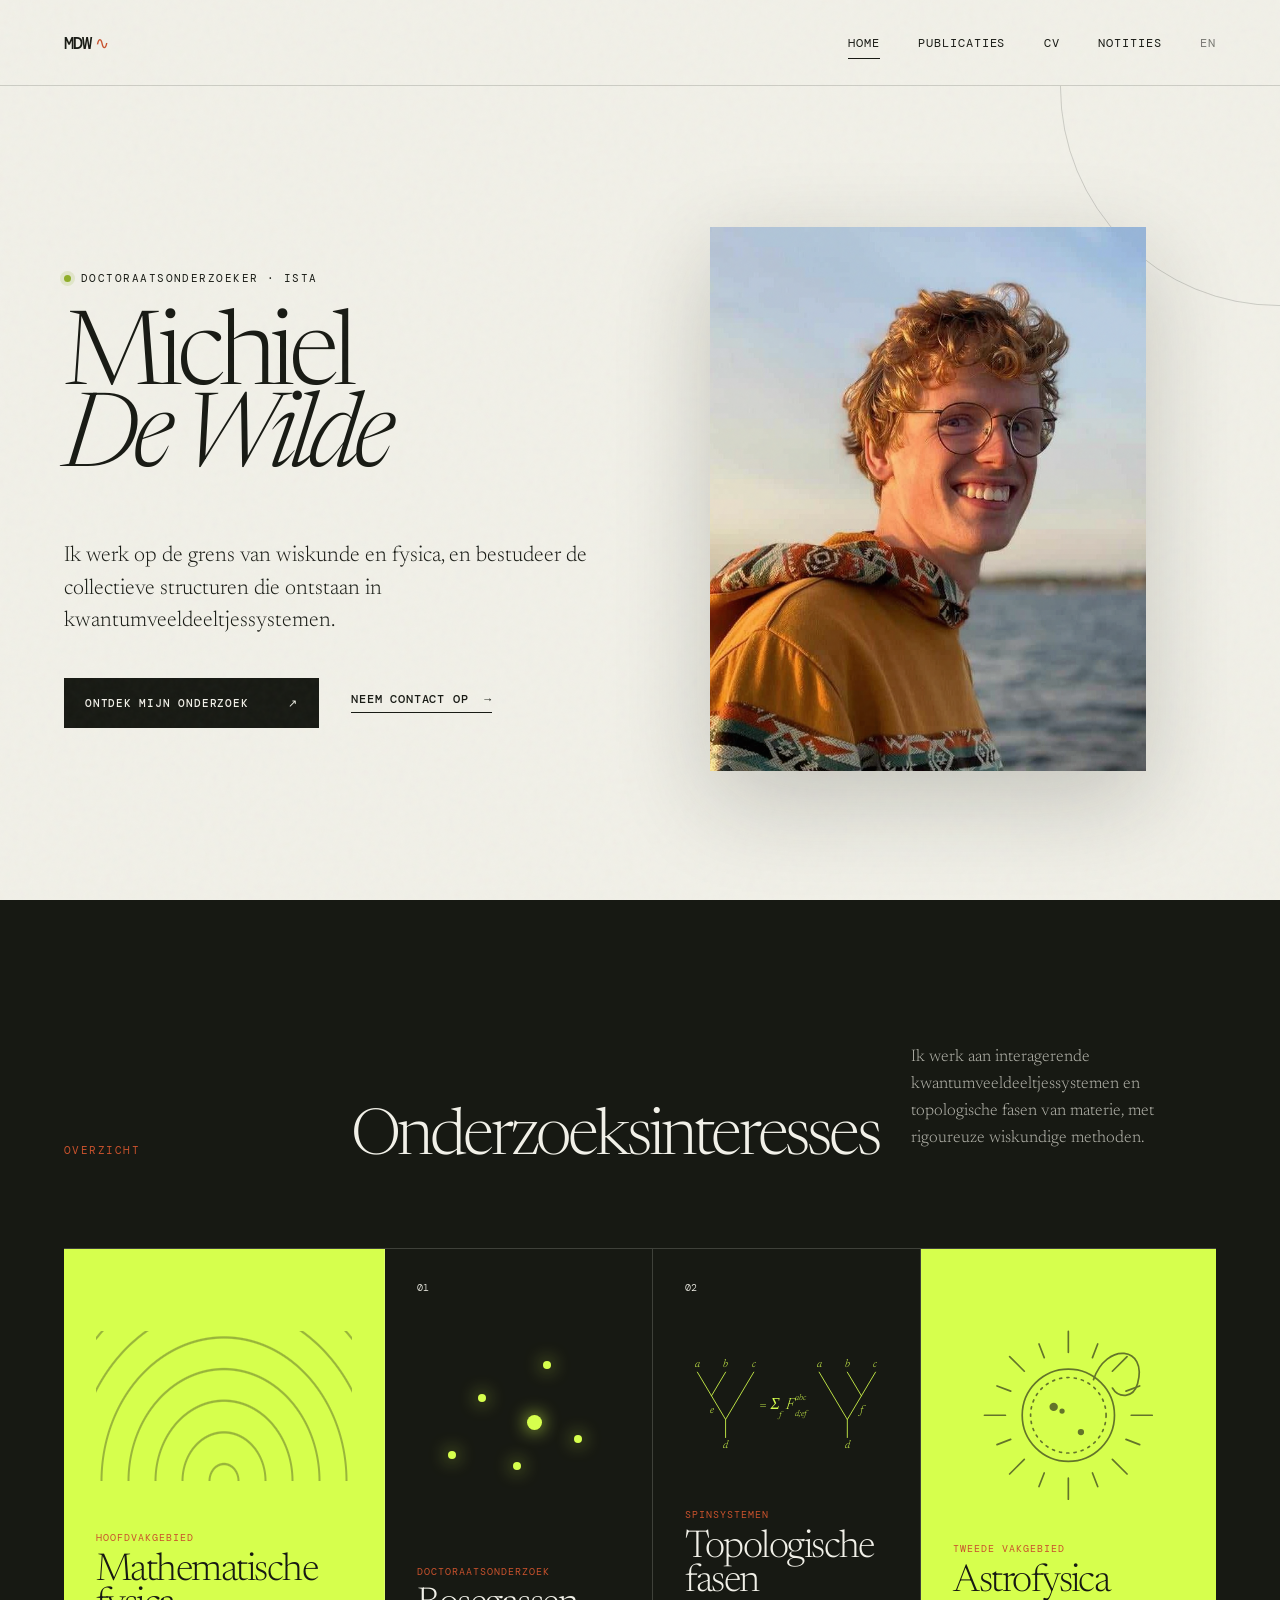
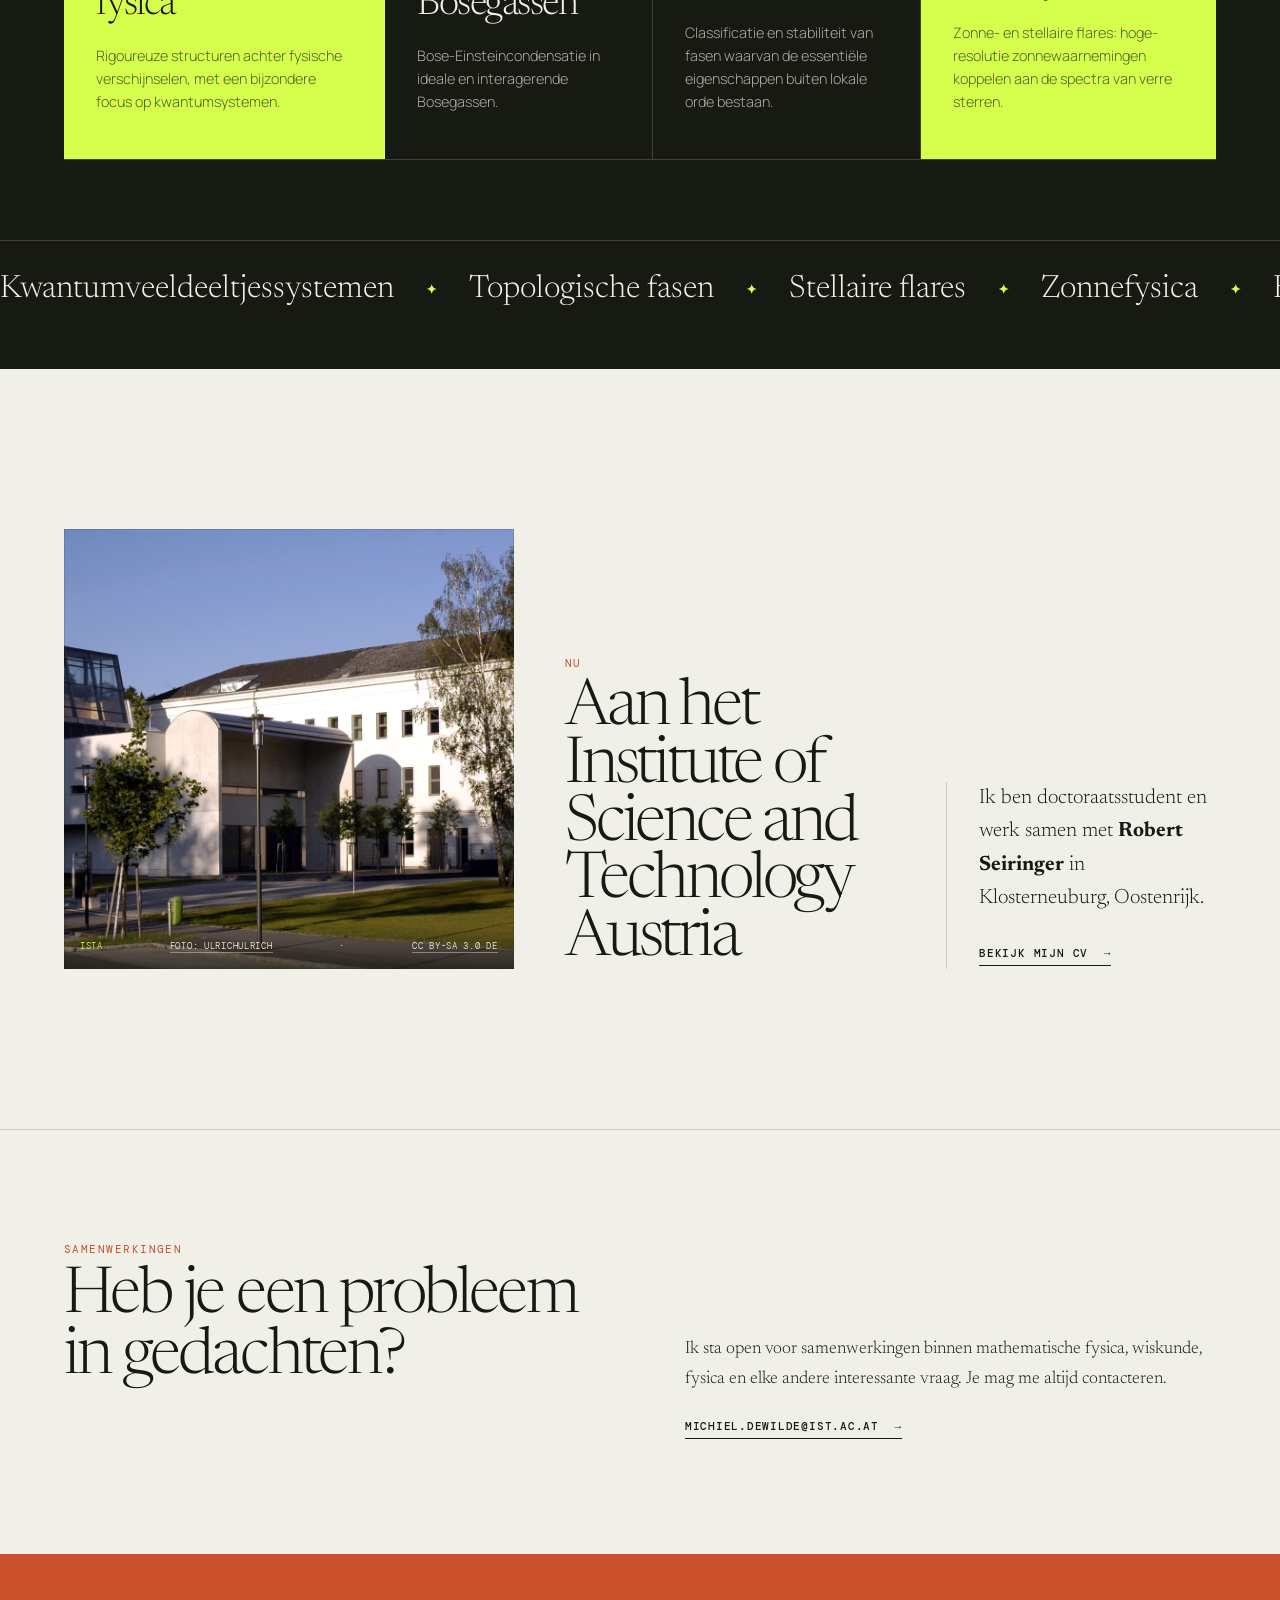
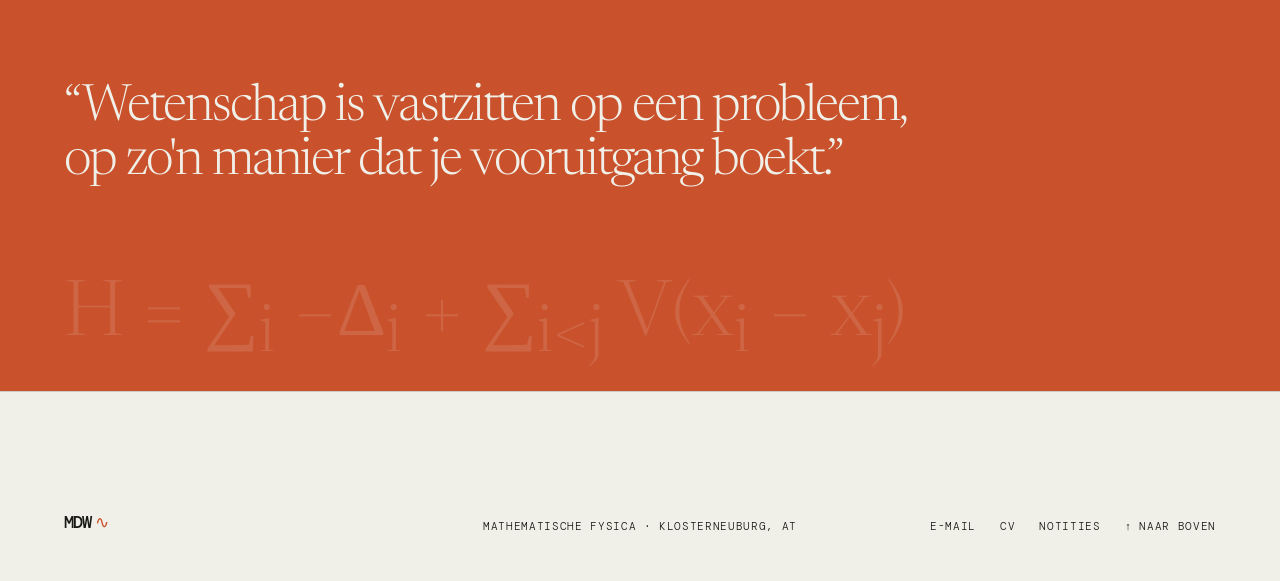
==== nl/index.html @ fca13b6d "Redraw F-move diagram, sun on yellow astrophysics card, cache-bust CSS/JS - Draw the F-move as tree " ====
<!doctype html>
<html lang="nl">
<head>
  <meta charset="UTF-8">
  <meta name="viewport" content="width=device-width, initial-scale=1.0">
  <meta name="description" content="Michiel De Wilde is doctoraatsonderzoeker in de mathematische fysica aan ISTA, en werkt samen met Robert Seiringer aan kwantumveeldeeltjessystemen en topologische fasen.">
  <meta name="author" content="Michiel De Wilde">
  <title>Michiel De Wilde — Mathematische Fysica</title>
  <link rel="canonical" href="https://demichieldewilde.github.io/website/nl/">
  <link rel="alternate" hreflang="en" href="https://demichieldewilde.github.io/website/">
  <link rel="alternate" hreflang="nl" href="https://demichieldewilde.github.io/website/nl/">
  <link rel="alternate" hreflang="x-default" href="https://demichieldewilde.github.io/website/">
  <meta property="og:type" content="website">
  <meta property="og:site_name" content="Michiel De Wilde">
  <meta property="og:title" content="Michiel De Wilde — Mathematische Fysica">
  <meta property="og:description" content="Doctoraatsonderzoeker in de mathematische fysica aan ISTA, werkt samen met Robert Seiringer aan kwantumveeldeeltjessystemen en topologische fasen.">
  <meta property="og:url" content="https://demichieldewilde.github.io/website/nl/">
  <meta property="og:image" content="https://demichieldewilde.github.io/website/assets/profile.jpg">
  <meta property="og:locale" content="nl_BE">
  <meta property="og:locale:alternate" content="en_GB">
  <meta name="twitter:card" content="summary_large_image">
  <meta name="twitter:title" content="Michiel De Wilde — Mathematische Fysica">
  <meta name="twitter:description" content="Doctoraatsonderzoeker in de mathematische fysica aan ISTA, werkt samen met Robert Seiringer aan kwantumveeldeeltjessystemen en topologische fasen.">
  <meta name="twitter:image" content="https://demichieldewilde.github.io/website/assets/profile.jpg">
  <meta name="theme-color" content="#171913">
  <link rel="icon" type="image/svg+xml" href="../assets/favicon.svg">
  <link rel="icon" type="image/png" sizes="32x32" href="../assets/favicon-32.png">
  <link rel="icon" type="image/png" sizes="16x16" href="../assets/favicon-16.png">
  <link rel="apple-touch-icon" href="../assets/apple-touch-icon.png">
  <link rel="preconnect" href="https://fonts.googleapis.com">
  <link rel="preconnect" href="https://fonts.gstatic.com" crossorigin>
  <link href="https://fonts.googleapis.com/css2?family=DM+Mono:wght@300;400;500&family=Manrope:wght@400;500;600&family=Newsreader:opsz,wght@6..72,300;6..72,400;6..72,500&display=swap" rel="stylesheet">
  <link rel="stylesheet" href="../assets/style.css?v=20261127">
  <script type="application/ld+json">
  {
    "@context": "https://schema.org",
    "@type": "Person",
    "name": "Michiel De Wilde",
    "url": "https://demichieldewilde.github.io/website/nl/",
    "image": "https://demichieldewilde.github.io/website/assets/profile.jpg",
    "jobTitle": "Doctoraatsonderzoeker in de Mathematische Fysica",
    "description": "Michiel De Wilde is doctoraatsonderzoeker in de mathematische fysica aan ISTA (Institute of Science and Technology Austria), en werkt samen met Robert Seiringer aan kwantumveeldeeltjessystemen en topologische fasen.",
    "email": "mailto:michiel.dewilde@ist.ac.at",
    "nationality": { "@type": "Country", "name": "België" },
    "affiliation": { "@type": "CollegeOrUniversity", "name": "Institute of Science and Technology Austria", "url": "https://ist.ac.at/" },
    "memberOf": { "@type": "ResearchOrganization", "name": "Seiringer group", "url": "https://ist.ac.at/en/research/seiringer-group/" },
    "alumniOf": [{ "@type": "CollegeOrUniversity", "name": "KU Leuven", "url": "https://www.kuleuven.be/" }],
    "knowsAbout": ["Mathematische fysica", "Kwantumveeldeeltjessystemen", "Bosegassen", "Topologische fasen", "Zonne- en stellaire astrofysica"],
    "sameAs": ["https://orcid.org/0009-0001-8236-884X", "https://scholar.google.com/citations?user=39FLVWYAAAAJ"]
  }
  </script>
</head>
<body data-page="home">
  <div class="noise"></div>
  <header class="site-header">
    <a class="wordmark" href="index.html" aria-label="Home">MDW<span>∿</span></a>
    <button class="menu-toggle" aria-expanded="false" aria-label="Menu in-/uitklappen">Menu</button>
    <nav>
      <a class="active" href="index.html">Home</a>
      <a href="publications.html">Publicaties</a>
      <a href="cv.html">CV</a><a href="interests.html">Notities</a>
      <a class="lang-switch" href="../index.html" lang="en">EN</a>
    </nav>
  </header>

  <main>
    <section class="hero">
      <div class="hero-copy reveal">
        <p class="eyebrow"><span class="status-dot"></span> Doctoraatsonderzoeker · ISTA</p>
        <h1>Michiel<br><em>De Wilde</em></h1>
        <p class="hero-intro">Ik werk op de grens van wiskunde en fysica, en bestudeer de collectieve structuren die ontstaan in kwantumveeldeeltjessystemen.</p>
        <div class="hero-actions">
          <a class="button primary" href="publications.html">Ontdek mijn onderzoek <span>↗</span></a>
          <a class="text-link" href="mailto:michiel.dewilde@ist.ac.at">Neem contact op <span>→</span></a>
        </div>
      </div>

      <figure class="quantum-stage hero-portrait reveal delay-1">
        <img src="../assets/profile.jpg" alt="Michiel De Wilde bij het water bij zonsondergang">
      </figure>
    </section>

    <section class="research-section">
      <div class="section-heading reveal">
        <p class="kicker">Overzicht</p>
        <h2>Onderzoeksinteresses</h2>
        <p>Ik werk aan interagerende kwantumveeldeeltjessystemen en topologische fasen van materie, met rigoureuze wiskundige methoden.</p>
      </div>
      <div class="research-grid">
        <article class="research-card featured reveal">
          <div class="mini-graphic wave-graphic" aria-hidden="true"></div>
          <div>
            <p class="card-meta">Hoofdvakgebied</p>
            <h3>Mathematische<br>fysica</h3>
            <p>Rigoureuze structuren achter fysische verschijnselen, met een bijzondere focus op kwantumsystemen.</p>
          </div>
        </article>
        <article class="research-card reveal delay-1">
          <div class="card-number">01</div>
          <div class="particle-cluster" aria-hidden="true">
            <i></i><i></i><i></i><i></i><i></i><i></i>
          </div>
          <div>
            <p class="card-meta">Doctoraatsonderzoek</p>
            <h3>Bosegassen</h3>
            <p>Bose-Einsteincondensatie in ideale en interagerende Bosegassen.</p>
          </div>
        </article>
        <article class="research-card reveal delay-2">
          <div class="card-number">02</div>
          <svg class="fusion-diagram" aria-hidden="true" viewBox="0 0 360 170">
            <g class="fd-lines"><path d="M22 34 L47 76 M72 34 L47 76 L72 118 M122 34 L72 118 V150"/><path d="M238 34 L288 118 M288 34 L313 76 M338 34 L313 76 L288 118 V150"/></g>
            <g class="fd-labels"><text x="22" y="24">a</text><text x="72" y="24">b</text><text x="122" y="24">c</text><text x="48" y="106">e</text><text x="72" y="168">d</text><text x="238" y="24">a</text><text x="288" y="24">b</text><text x="338" y="24">c</text><text x="314" y="106">f</text><text x="288" y="168">d</text></g>
            <g class="fd-eq"><text x="138" y="100">=</text><text x="160" y="100">Σ</text><text class="fd-sub" x="166" y="114">f</text><text x="186" y="100">F</text><text class="fd-sub" x="196" y="84">abc</text><text class="fd-sub" x="195" y="112">d;ef</text></g>
          </svg>
          <div>
            <p class="card-meta">Spinsystemen</p>
            <h3>Topologische fasen</h3>
            <p>Classificatie en stabiliteit van fasen waarvan de essentiële eigenschappen buiten lokale orde bestaan.</p>
          </div>
        </article>
        <article class="research-card featured secondary reveal delay-3">
          <svg class="sun-graphic" aria-hidden="true" viewBox="0 0 220 170">
            <circle cx="110" cy="88" r="44"/>
            <circle class="sun-limb" cx="110" cy="88" r="36"/>
            <g class="sun-rays"><path d="M110 28 V8 M110 148 V168 M50 88 H30 M170 88 H190 M68 46 L54 32 M152 46 L166 32 M68 130 L54 144 M152 130 L166 144 M87 33 L82 20 M133 33 L138 20 M87 143 L82 156 M133 143 L138 156 M55 65 L42 60 M165 65 L178 60 M55 111 L42 116 M165 111 L178 116"/></g>
            <path class="sun-flare" d="M134 54 C146 18 186 22 176 58 C172 72 158 72 152 62"/>
            <g class="sun-spots"><circle cx="96" cy="80" r="4"/><circle cx="104" cy="84" r="2.5"/><circle cx="122" cy="104" r="3"/></g>
          </svg>
          <div>
            <p class="card-meta">Tweede vakgebied</p>
            <h3>Astrofysica</h3>
            <p>Zonne- en stellaire flares: hoge-resolutie zonnewaarnemingen koppelen aan de spectra van verre sterren.</p>
          </div>
        </article>
      </div>
      <div class="topic-ticker" aria-label="Bijkomende onderzoeksonderwerpen">
        <div class="ticker-track">
          <span>Kwantumveeldeeltjessystemen</span><b>✦</b><span>Topologische fasen</span><b>✦</b><span>Stellaire flares</span><b>✦</b><span>Zonnefysica</span><b>✦</b>
          <span>Kwantumveeldeeltjessystemen</span><b>✦</b><span>Topologische fasen</span><b>✦</b><span>Stellaire flares</span><b>✦</b><span>Zonnefysica</span><b>✦</b>
        </div>
      </div>
    </section>

    <section class="now-section reveal">
      <figure class="profile-portrait ista-photo">
        <img src="../assets/ista.jpg" alt="De ISTA-campus in Klosterneuburg in de avondzon">
        <figcaption><span>ISTA</span><a href="https://commons.wikimedia.org/wiki/File:ISTA_Maria_Gugging_Aussenansicht_mit_Lecture_Hall.jpg" target="_blank" rel="noopener">Foto: Ulrichulrich</a> · <a href="https://creativecommons.org/licenses/by-sa/3.0/de/deed.en" target="_blank" rel="noopener">CC BY-SA 3.0 DE</a></figcaption>
      </figure>
      <div class="now-heading">
        <p class="kicker">Nu</p>
        <h2>Aan het Institute of Science and Technology Austria</h2>
      </div>
      <div class="now-copy">
        <p>Ik ben doctoraatsstudent en werk samen met <strong><a href="https://ist.ac.at/en/research/seiringer-group/" target="_blank" rel="noopener">Robert Seiringer</a></strong> in Klosterneuburg, Oostenrijk.</p>
        <a class="text-link" href="cv.html">Bekijk mijn CV <span>→</span></a>
      </div>
    </section>


    <section class="collaboration-strip reveal">
      <div><p class="kicker">Samenwerkingen</p><h2>Heb je een probleem in gedachten?</h2></div>
      <div><p>Ik sta open voor samenwerkingen binnen mathematische fysica, wiskunde, fysica en elke andere interessante vraag. Je mag me altijd contacteren.</p><a class="text-link" href="mailto:michiel.dewilde@ist.ac.at">michiel.dewilde@ist.ac.at <span>→</span></a></div>
    </section>    <section class="quote-section">
      <p class="reveal">“Wetenschap is vastzitten op een probleem,<br>op zo'n manier dat je vooruitgang boekt.”</p>
      <div class="equation-strip" aria-hidden="true">
        <span>H = ∑<sub>i</sub> −Δ<sub>i</sub> + ∑<sub>i&lt;j</sub> V(x<sub>i</sub> − x<sub>j</sub>)</span>
      </div>
    </section>
  </main>

  <footer>
    <a class="wordmark" href="index.html">MDW<span>∿</span></a>
    <p>Mathematische fysica · Klosterneuburg, AT</p>
    <div><a href="mailto:michiel.dewilde@ist.ac.at">E-mail</a><a href="cv.html">CV</a><a href="interests.html">Notities</a><a href="#top">↑ Naar boven</a></div>
  </footer>
  <script src="../assets/main.js?v=20261127"></script>
</body>
</html>
---- assets/style.css ----
:root{--ink:#171913;--paper:#f1f0e8;--acid:#d6ff4d;--rust:#c9522d;--line:rgba(23,25,19,.17);--serif:"Newsreader",Georgia,serif;--sans:"Manrope",Arial,sans-serif;--mono:"DM Mono",monospace}
*{box-sizing:border-box}html{scroll-behavior:smooth}body{margin:0;background:var(--paper);color:var(--ink);font-family:var(--sans);overflow-x:hidden}.noise{position:fixed;inset:0;pointer-events:none;z-index:20;opacity:.035;background-image:url("data:image/svg+xml,%3Csvg viewBox='0 0 140 140' xmlns='http://www.w3.org/2000/svg'%3E%3Cfilter id='n'%3E%3CfeTurbulence type='fractalNoise' baseFrequency='.9' numOctaves='4' stitchTiles='stitch'/%3E%3C/filter%3E%3Crect width='100%25' height='100%25' filter='url(%23n)'/%3E%3C/svg%3E")}a{color:inherit;text-decoration:none}.site-header{height:86px;display:flex;align-items:center;justify-content:space-between;padding:0 5vw;border-bottom:1px solid var(--line);position:relative;z-index:10}.wordmark{font:500 1.05rem var(--mono);letter-spacing:-.06em}.wordmark span{color:var(--rust);margin-left:4px}.site-header nav{display:flex;align-items:center;gap:2.4rem;font:400 .74rem var(--mono);text-transform:uppercase;letter-spacing:.08em}.site-header nav a{position:relative}.site-header nav a:after{content:"";position:absolute;left:0;right:100%;bottom:-8px;height:1px;background:var(--ink);transition:.3s}.site-header nav a:hover:after,.site-header nav a.active:after{right:0}.menu-toggle{display:none;background:none;border:0;font:400 .75rem var(--mono);text-transform:uppercase}
.hero{min-height:calc(100vh - 86px);display:grid;grid-template-columns:1fr 1fr;position:relative;padding:6vw 5vw 5vw;overflow:hidden}.hero:before{content:"";position:absolute;width:34vw;height:34vw;border:1px solid var(--line);border-radius:50%;right:-17vw;top:-17vw}.hero-copy{position:relative;z-index:2;align-self:center;max-width:690px}.eyebrow,.kicker{font:400 .7rem var(--mono);letter-spacing:.13em;text-transform:uppercase}.eyebrow{display:flex;align-items:center;gap:10px;margin:0 0 2.2rem}.status-dot{width:7px;height:7px;border-radius:50%;background:#8fae27;box-shadow:0 0 0 4px rgba(143,174,39,.16)}h1,h2,h3,p{margin-top:0}.hero h1{font:300 clamp(5.6rem,10.2vw,10rem)/.72 var(--serif);letter-spacing:-.075em;margin:0 0 3.5rem}.hero h1 em{font-weight:300;color:var(--rust)}.hero-intro{font:300 clamp(1.2rem,1.7vw,1.55rem)/1.5 var(--serif);max-width:590px}.hero-actions{display:flex;align-items:center;gap:2rem;margin-top:2.5rem}.button{display:inline-flex;align-items:center;justify-content:space-between;gap:2.5rem;padding:1.05rem 1.25rem;font:500 .7rem var(--mono);text-transform:uppercase;letter-spacing:.07em;border:1px solid var(--ink);transition:.25s}.button.primary{background:var(--ink);color:var(--paper)}.button.primary:hover{background:var(--rust);border-color:var(--rust)}.button.outline:hover{background:var(--ink);color:var(--paper)}.text-link{font:500 .72rem var(--mono);text-transform:uppercase;letter-spacing:.07em;border-bottom:1px solid;padding-bottom:5px}.text-link span{margin-left:.5rem}.quantum-stage{align-self:center;justify-self:center;width:min(42vw,600px);aspect-ratio:1;position:relative;border-radius:50%;background:var(--ink);box-shadow:0 30px 90px rgba(23,25,19,.2)}#quantum-canvas{position:absolute;width:100%;height:100%;border-radius:50%}.orbit{position:absolute;inset:18%;border:1px solid rgba(214,255,77,.22);border-radius:50%}.orbit-a{transform:rotate(34deg) scaleY(.47)}.orbit-b{transform:rotate(-52deg) scaleY(.35)}.stage-core{position:absolute;width:9px;height:9px;background:var(--acid);box-shadow:0 0 26px 8px rgba(214,255,77,.34);border-radius:50%;left:calc(50% - 4px);top:calc(50% - 4px)}.stage-label{position:absolute;color:var(--acid);font:300 .64rem var(--mono);letter-spacing:.1em}.stage-label{z-index:2;white-space:nowrap}.stage-label.top{top:17%;left:22%}.stage-label.bottom{bottom:17%;right:22%}.hero-index{position:absolute;bottom:2rem;right:4vw;font:300 4rem var(--serif);color:rgba(23,25,19,.25)}.hero-index span{font-size:1rem}
.research-section{padding:9rem 5vw 6rem;background:var(--ink);color:var(--paper)}.section-heading{display:grid;grid-template-columns:1fr 2fr 1.2fr;gap:2rem;align-items:end;margin-bottom:5rem}.kicker{color:var(--rust)}.section-heading h2,.now-section h2,.randomizer h2{font:300 clamp(3.2rem,5vw,5.5rem)/.9 var(--serif);letter-spacing:-.05em;margin:0}.section-heading>p:last-child{font:300 1.05rem/1.6 var(--serif);color:#b8b8af}.research-grid{display:grid;grid-template-columns:1.25fr 1fr 1fr;border-top:1px solid rgba(241,240,232,.18);border-bottom:1px solid rgba(241,240,232,.18)}.research-card{min-height:510px;padding:2rem;display:flex;flex-direction:column;justify-content:space-between;position:relative;border-right:1px solid rgba(241,240,232,.18);overflow:hidden}.research-card:last-child{border:0}.research-card.featured{background:var(--acid);color:var(--ink)}.card-number{font:300 .65rem var(--mono)}.card-meta{font:400 .62rem var(--mono);text-transform:uppercase;letter-spacing:.1em;color:var(--rust)}.research-card h3{font:300 3.2rem/.9 var(--serif);letter-spacing:-.04em;margin:.6rem 0 1.3rem}.research-card>div:last-child>p:last-child{font:300 .9rem/1.6 var(--sans);opacity:.68;max-width:330px}.wave-graphic{height:150px;margin:auto 0;background:repeating-radial-gradient(ellipse at 50% 100%,transparent 0 13px,var(--ink) 14px 15px,transparent 16px 27px);opacity:.32}.particle-cluster{height:180px;position:relative}.particle-cluster i{position:absolute;width:8px;height:8px;border-radius:50%;background:var(--acid);box-shadow:0 0 18px var(--acid)}.particle-cluster i:nth-child(1){left:30%;top:30%}.particle-cluster i:nth-child(2){left:62%;top:12%}.particle-cluster i:nth-child(3){left:77%;top:53%}.particle-cluster i:nth-child(4){left:47%;top:68%}.particle-cluster i:nth-child(5){left:15%;top:62%}.particle-cluster i:nth-child(6){left:54%;top:42%;width:15px;height:15px}.topology-knot{height:180px;display:flex;align-items:center;justify-content:center;font:300 10rem var(--serif);color:var(--acid);transform:rotate(-14deg)}.topic-ticker{overflow:hidden;margin:5rem -5vw -2rem;border-top:1px solid rgba(241,240,232,.18);padding-top:2rem}.ticker-track{width:max-content;display:flex;align-items:center;gap:2rem;animation:ticker 28s linear infinite;font:300 2rem var(--serif)}.ticker-track b{color:var(--acid);font-size:.8rem}@keyframes ticker{to{transform:translateX(-50%)}}
.now-section{padding:10rem 5vw;display:grid;grid-template-columns:1.4fr 1fr;gap:5rem;align-items:end}.now-section h2{max-width:850px}.now-copy{font:300 1.3rem/1.6 var(--serif);border-left:1px solid var(--line);padding-left:2rem}.now-copy .text-link{font-family:var(--mono);font-size:.7rem}.quote-section{background:var(--rust);min-height:420px;padding:8rem 5vw 3rem;display:flex;flex-direction:column;justify-content:space-between;color:var(--paper);overflow:hidden}.quote-section>p{font:300 clamp(2.3rem,4vw,4.5rem)/1.05 var(--serif);letter-spacing:-.04em}.equation-strip{font:300 clamp(2rem,6vw,6rem) var(--serif);white-space:nowrap;opacity:.12;transform:translateY(25px)}
footer{min-height:190px;padding:3rem 5vw;display:grid;grid-template-columns:1fr 1fr 1fr;align-items:end;border-top:1px solid var(--line);font:300 .68rem var(--mono);text-transform:uppercase;letter-spacing:.06em}footer p{text-align:center;margin:0}footer div{display:flex;justify-content:flex-end;gap:1.5rem}
.inner-page{min-height:80vh;padding:7rem 5vw 9rem}.page-title{display:grid;grid-template-columns:1fr 2.1fr;column-gap:4rem;align-items:start;padding-bottom:5rem;border-bottom:1px solid var(--line)}.page-title .eyebrow{margin-top:1rem}.page-title h1{font:300 clamp(5rem,10vw,10rem)/.8 var(--serif);letter-spacing:-.07em;margin:0}.accent-dot{color:var(--rust)}.page-title>p:last-child{grid-column:2;font:300 1.3rem/1.5 var(--serif);max-width:560px;margin:2.5rem 0 0}.publication-toolbar{display:flex;justify-content:space-between;align-items:center;padding:2rem 0;border-bottom:1px solid var(--line)}.filter-row{display:flex;gap:.5rem}.filter{border:0;background:transparent;padding:.7rem 1rem;font:400 .68rem var(--mono);text-transform:uppercase;cursor:pointer}.filter span{opacity:.5;margin-left:.3rem}.filter.active{background:var(--ink);color:var(--paper)}.search-box{display:flex;gap:.7rem;align-items:center;border-bottom:1px solid var(--ink);padding:.6rem}.search-box input{border:0;outline:0;background:transparent;font:300 .72rem var(--mono);width:220px}.empty-publications{text-align:center;padding:7rem 0 3rem}.empty-orbit{width:130px;height:130px;border:1px solid var(--line);border-radius:50%;margin:0 auto 3rem;position:relative;animation:rotate 12s linear infinite}.empty-orbit i{position:absolute;width:7px;height:7px;background:var(--rust);border-radius:50%;left:50%;top:-4px}.empty-orbit i:nth-child(2){left:auto;right:-4px;top:50%;background:var(--ink)}.empty-orbit i:nth-child(3){top:auto;bottom:9%;left:8%;background:var(--acid);box-shadow:0 0 0 1px var(--ink)}@keyframes rotate{to{transform:rotate(360deg)}}.empty-publications h2{font:300 4rem/.95 var(--serif);letter-spacing:-.04em}.empty-publications>p:not(.kicker){max-width:460px;margin:0 auto 2rem;font:300 1rem/1.6 var(--serif)}.pub-note{max-width:620px;margin:4rem auto 0;border-top:1px solid var(--line);display:grid;grid-template-columns:130px 1fr;padding-top:1.2rem;font:300 .75rem/1.6 var(--mono)}.pub-note span{text-transform:uppercase;color:var(--rust)}.publication-list{text-align:left;max-width:1000px;margin:auto}.pub-item{display:grid;grid-template-columns:80px 1fr 30px;padding:2rem 0;border-bottom:1px solid var(--line)}.pub-item>span,.pub-item p{font:.65rem var(--mono);text-transform:uppercase;color:var(--rust)}.pub-item h3{font:300 2rem var(--serif);margin:.4rem 0}.pub-item small{font:300 .72rem var(--mono)}
.cv-title{display:flex;justify-content:space-between;align-items:end}.cv-title h1{margin-top:2rem}.cv-layout{display:grid;grid-template-columns:300px 1fr;gap:9vw;padding-top:6rem}.cv-sidebar{border-right:1px solid var(--line);padding-right:2rem}.cv-sidebar section{margin-bottom:4rem}.cv-sidebar a,.cv-sidebar section>p:not(.kicker){display:block;font:300 .78rem/1.8 var(--mono);overflow-wrap:anywhere}.tag-list{display:flex;flex-wrap:wrap;gap:.5rem}.tag-list span{border:1px solid var(--line);padding:.55rem .7rem;font:300 .62rem var(--mono)}.cv-section-heading{display:grid;grid-template-columns:100px 1fr;margin-bottom:4rem}.cv-section-heading span{font:.7rem var(--mono);color:var(--rust)}.cv-section-heading h2{font:300 4rem var(--serif);letter-spacing:-.04em}.timeline-item{display:grid;grid-template-columns:100px 30px 1fr;min-height:260px}.time{font:300 .68rem/1.6 var(--mono)}.timeline-dot{position:relative;border-left:1px solid var(--line)}.timeline-dot:before{content:"";position:absolute;width:9px;height:9px;background:var(--paper);border:1px solid var(--ink);border-radius:50%;left:-5px;top:0}.current .timeline-dot:before{background:var(--acid)}.timeline-content{padding:0 0 4rem 1.5rem}.institution{font:400 .62rem var(--mono);text-transform:uppercase;letter-spacing:.08em;color:var(--rust)}.timeline-content h3{font:300 2.6rem var(--serif);letter-spacing:-.03em;margin:.5rem 0}.honor{font:italic 300 1rem var(--serif)}.current-badge{display:inline-block;background:var(--acid);padding:.45rem .7rem;font:500 .58rem var(--mono);text-transform:uppercase}.project{margin-top:2rem;padding:1.3rem;border-left:2px solid var(--rust);background:rgba(23,25,19,.035)}.project span,.project small{font:400 .58rem var(--mono);text-transform:uppercase;letter-spacing:.08em}.project p{font:300 1.05rem var(--serif);margin:.6rem 0}
.flare-feature{height:680px;background:#1b1713;position:relative;overflow:hidden;color:var(--paper);margin-top:5rem}.flare-feature canvas{position:absolute;width:100%;height:100%}.flare-copy{position:relative;z-index:2;width:48%;padding:6rem 5vw}.kicker.light{color:var(--acid)}.flare-copy h2{font:300 clamp(3.4rem,5vw,6rem)/.85 var(--serif);letter-spacing:-.05em}.flare-copy>p:not(.kicker){font:300 1.05rem/1.6 var(--serif);color:#bab6ad;max-width:480px}.flare-stats{display:flex;gap:3rem;margin-top:4rem}.flare-stats span{display:flex;flex-direction:column;font:300 .6rem/1.8 var(--mono);text-transform:uppercase}.flare-stats b{font:300 1.6rem var(--serif);color:var(--acid);text-transform:none}.sun-label{position:absolute;right:2rem;bottom:2rem;font:.6rem var(--mono);color:var(--acid)}.curiosity-grid{display:grid;grid-template-columns:repeat(3,1fr);margin-top:5rem;border:1px solid var(--line)}.note-card{min-height:390px;padding:2rem;display:flex;flex-direction:column;border-right:1px solid var(--line)}.note-card:last-child{border:0}.note-index{font:.6rem var(--mono);color:var(--rust);margin-bottom:auto}.note-card h3{font:300 2.5rem var(--serif);letter-spacing:-.04em}.note-card>p:not(.note-index){font:300 .9rem/1.6 var(--sans);opacity:.67}.formula-card{background:var(--acid)}.big-formula{font:300 clamp(2rem,4vw,4rem) var(--serif);margin:auto 0;text-align:center}.placeholder-line{border-top:1px solid var(--line);padding-top:1rem;margin-top:2rem;font:300 .62rem var(--mono);text-transform:uppercase}.randomizer{margin-top:9rem;display:grid;grid-template-columns:1fr 1.3fr;gap:4rem;align-items:center}.thought-box{background:var(--ink);color:var(--paper);min-height:220px;padding:2.5rem;display:flex;align-items:center;justify-content:space-between;gap:2rem}.thought-box p{font:300 1.8rem/1.25 var(--serif);margin:0}.round-button{flex:0 0 52px;height:52px;border-radius:50%;border:1px solid rgba(241,240,232,.3);color:var(--acid);background:none;font-size:1.3rem;cursor:pointer;transition:.3s}.round-button:hover{transform:rotate(180deg);background:var(--acid);color:var(--ink)}
.reveal{opacity:0;transform:translateY(22px);transition:opacity .8s ease,transform .8s ease}.reveal.visible{opacity:1;transform:none}.delay-1{transition-delay:.12s}.delay-2{transition-delay:.24s}
@media(max-width:900px){.site-header{height:70px}.menu-toggle{display:block}.site-header nav{position:absolute;top:70px;left:0;right:0;background:var(--paper);padding:2rem 5vw;flex-direction:column;align-items:flex-start;border-bottom:1px solid var(--line);transform:translateY(-140%);transition:.3s;z-index:-1}.site-header nav.open{transform:none}.hero{grid-template-columns:1fr;padding-top:5rem}.hero h1{font-size:19vw}.quantum-stage{width:80vw;margin:5rem 0;justify-self:center}.hero-index{display:none}.section-heading{grid-template-columns:1fr}.research-grid{grid-template-columns:1fr}.research-card{min-height:420px;border-right:0;border-bottom:1px solid rgba(241,240,232,.18)}.now-section{grid-template-columns:1fr}.page-title{display:block}.page-title>p:last-child{margin-left:0}.publication-toolbar{align-items:flex-start;gap:2rem;flex-direction:column}.cv-title{display:block}.cv-title .button{margin-top:2rem}.cv-layout{grid-template-columns:1fr}.cv-sidebar{border-right:0;border-bottom:1px solid var(--line)}.curiosity-grid{grid-template-columns:1fr}.note-card{border-right:0;border-bottom:1px solid var(--line)}.randomizer{grid-template-columns:1fr}.flare-copy{width:70%}footer{grid-template-columns:1fr;gap:1.5rem;text-align:left}footer p{text-align:left}footer div{justify-content:flex-start}}
@media(max-width:600px){.inner-page{padding-top:4rem}.hero{padding-top:4rem}.hero h1{font-size:22vw;margin-bottom:2.5rem}.hero-actions{align-items:flex-start;flex-direction:column}.quantum-stage{width:88vw}.section-heading h2,.now-section h2{font-size:3.2rem}.research-section{padding-top:6rem}.quote-section{min-height:350px}.page-title h1{font-size:20vw}.filter-row{width:100%;overflow:auto}.search-box,.search-box input{width:100%}.cv-section-heading{grid-template-columns:50px 1fr}.timeline-item{grid-template-columns:65px 20px 1fr}.timeline-content h3{font-size:2rem}.flare-feature{height:760px}.flare-copy{width:100%;padding:4rem 1.5rem}.flare-feature canvas{opacity:.5}.flare-stats{gap:1.5rem}.curiosity-grid{margin-top:2rem}.empty-publications h2{font-size:3rem}}
@media print{.site-header,.cv-title .button,footer,.noise{display:none}.inner-page{padding:1cm}.cv-layout{gap:1cm}.reveal{opacity:1;transform:none}.timeline-item{break-inside:avoid;min-height:auto;margin-bottom:1cm}}

/* Editorial portrait treatments */
.now-section{grid-template-columns:.72fr 1.4fr 1fr;gap:4vw}
.profile-portrait{margin:0;align-self:stretch;min-height:520px;position:relative;overflow:hidden;background:var(--ink)}
.profile-portrait:after{content:"";position:absolute;inset:0;border:1px solid rgba(23,25,19,.14);pointer-events:none}
.profile-portrait img{width:100%;height:100%;object-fit:cover;object-position:52% center;filter:saturate(.88) contrast(1.03);transition:transform .8s cubic-bezier(.2,.7,.2,1)}
.profile-portrait:hover img{transform:scale(1.025)}
.profile-portrait figcaption{position:absolute;left:0;right:0;bottom:0;display:flex;justify-content:space-between;padding:1rem;background:linear-gradient(transparent,rgba(23,25,19,.72));color:var(--paper);font:300 .56rem var(--mono);text-transform:uppercase;letter-spacing:.08em}
.profile-portrait figcaption span{color:var(--acid)}
.cv-portrait{margin:0 0 3rem;aspect-ratio:4/5;overflow:hidden;background:var(--ink)}
.cv-portrait img{width:100%;height:100%;object-fit:cover;object-position:52% center;filter:grayscale(1) contrast(1.08);transition:filter .35s}
.cv-portrait:hover img{filter:grayscale(0) contrast(1)}
@media(max-width:900px){.now-section{grid-template-columns:1fr}.profile-portrait{min-height:0;aspect-ratio:4/5;max-height:680px}.now-heading{margin-top:2rem}.cv-portrait{max-width:300px}}
@media print{.cv-portrait{max-width:180px}}

/* Extended CV */
.cv-extra-section{padding-top:6rem;margin-top:2rem;border-top:1px solid var(--line)}
.cv-extra-section .cv-section-heading{margin-bottom:3rem}
.talk-list{border-top:1px solid var(--line)}
.talk-item{display:grid;grid-template-columns:130px 1fr;gap:2rem;padding:2rem 0;border-bottom:1px solid var(--line)}
.talk-item time,.experience-card time,.service-grid time{font:300 .65rem var(--mono);text-transform:uppercase;color:var(--rust)}
.talk-item h3{font:300 1.8rem/1.2 var(--serif);margin:.4rem 0;letter-spacing:-.02em}
.experience-card{display:grid;grid-template-columns:150px 1fr;gap:2rem;background:var(--ink);color:var(--paper);padding:2.5rem}
.experience-card>div:first-child{display:flex;flex-direction:column;align-items:flex-start;gap:1rem}
.experience-card h3{font:300 2.6rem/1 var(--serif);letter-spacing:-.03em}
.experience-card p{font:300 1rem/1.7 var(--sans);color:#b8b8af;max-width:680px}
.experience-card small{font:300 .62rem var(--mono);text-transform:uppercase;color:var(--acid)}
.service-grid{display:grid;grid-template-columns:1fr 1fr;border-top:1px solid var(--line);border-left:1px solid var(--line)}
.service-grid article{min-height:230px;padding:1.7rem;border-right:1px solid var(--line);border-bottom:1px solid var(--line)}
.service-grid h3{font:300 1.8rem var(--serif);margin:1.1rem 0 .6rem}
.service-grid p{font:300 .78rem/1.65 var(--sans);opacity:.76}
.training-line{display:flex;align-items:center;gap:.75rem;margin-top:1.5rem;font:300 .62rem/1.6 var(--mono);text-transform:uppercase}
.training-line span{color:var(--rust)}.training-line i{width:25px;height:1px;background:var(--line);margin:0 .5rem}
.skills-grid{display:grid;grid-template-columns:1fr 1fr;border:1px solid var(--line)}
.skills-grid article{min-height:260px;padding:2rem;border-right:1px solid var(--line);border-bottom:1px solid var(--line)}
.skills-grid article:nth-child(even){border-right:0}.skills-grid article:nth-last-child(-n+2){border-bottom:0}
.skills-grid h3{font:300 2rem/1.1 var(--serif);letter-spacing:-.03em;margin:2rem 0 .75rem}
.skills-grid>article>p:not(.kicker){font:300 .76rem/1.6 var(--mono)}
.skills-grid .tag-list{margin-top:1.5rem}
@media(max-width:700px){.talk-item,.experience-card{grid-template-columns:1fr}.service-grid,.skills-grid{grid-template-columns:1fr}.service-grid article,.skills-grid article{border-right:0}.skills-grid article:nth-last-child(2){border-bottom:1px solid var(--line)}.training-line{align-items:flex-start;flex-wrap:wrap}.cv-extra-section{padding-top:4rem}.cv-extra-section .cv-section-heading h2{font-size:2.7rem}}
@media print{.cv-extra-section{padding-top:.6cm;margin-top:.6cm}.experience-card{background:none;color:var(--ink);border:1px solid var(--line)}.experience-card p{color:var(--ink)}.experience-card small{color:var(--ink)}.service-grid article,.skills-grid article{min-height:0;break-inside:avoid}.talk-item{break-inside:avoid}}
/* Restrained academic CV typography */
.cv-page .page-title h1{font-size:clamp(3.7rem,6vw,5.8rem);line-height:.92;letter-spacing:-.045em}
.cv-page .cv-section-heading h2{font-size:clamp(2.35rem,3.4vw,3.3rem);line-height:1.05}
.cv-page .timeline-content h3,.cv-page .experience-card h3{font-size:2.15rem}
.cv-page .skills-grid{grid-template-columns:1fr 1fr}
.cv-page .skills-grid article{min-height:230px;border-bottom:0}

/* Many-body field, not atomic orbits */
.quantum-stage .orbit{display:none}
.quantum-stage .stage-core{width:5px;height:5px;left:calc(50% - 2px);top:calc(50% - 2px);box-shadow:0 0 22px 5px rgba(214,255,77,.22)}

/* Quiet homepage and uniform skills */
.hero h1{font-size:clamp(4rem,8vw,7.2rem);line-height:.8;letter-spacing:-.06em}
.hero h1 em{color:var(--ink)}
.quantum-stage .stage-core{display:none}
.skill-values{display:grid;margin-top:2rem;border-top:1px solid var(--line)}
.skill-values>span{display:flex;align-items:baseline;justify-content:space-between;gap:1rem;padding:.9rem 0;border-bottom:1px solid var(--line);font:300 1.15rem var(--serif)}
.skill-values small{font:300 .58rem var(--mono);text-transform:uppercase;letter-spacing:.06em;opacity:.58}
.flare-copy{width:58%;padding-top:4.5rem}
.flare-stats{gap:1.2rem;flex-wrap:wrap;margin-top:2rem}
.flare-stats span{min-width:120px;flex:1}
.flare-paper-link{margin-top:2rem;border-color:var(--acid);color:var(--acid)}
.flare-paper-link:hover{background:var(--acid);color:var(--ink)}
@media(max-width:900px){.hero h1{font-size:clamp(4rem,17vw,7rem)}.flare-copy{width:82%}}
@media(max-width:600px){.flare-copy{width:100%}.flare-feature{height:840px}.flare-stats span{min-width:46%}}
/* Paper field notes */
.paper-notes{margin-top:7rem;border-top:1px solid var(--line)}
.paper-note{display:grid;grid-template-columns:minmax(340px,.9fr) 1.1fr;gap:7vw;align-items:center;padding:6rem 0;border-bottom:1px solid var(--line)}
.paper-note.reverse .paper-visual{order:2}
.paper-note-copy{max-width:680px}
.paper-note-copy h2{font:300 clamp(2.7rem,4.5vw,4.8rem)/.95 var(--serif);letter-spacing:-.045em;margin:1.2rem 0 2rem}
.paper-note-copy>p:not(.kicker):not(.note-result){font:300 1.05rem/1.75 var(--serif);color:rgba(23,25,19,.74)}
.note-result{display:grid;grid-template-columns:95px 1fr;gap:1rem;margin:2rem 0;padding:1.2rem 0;border-top:1px solid var(--line);border-bottom:1px solid var(--line);font:300 .78rem/1.6 var(--mono)}
.note-result span{color:var(--rust);text-transform:uppercase;font-size:.62rem;letter-spacing:.08em}
.paper-visual{height:430px;position:relative;overflow:hidden}
.chain-visual{background:var(--ink);color:var(--acid);display:flex;align-items:center;justify-content:center}
.chain-visual>span{position:absolute;right:2rem;bottom:2rem;font:300 2rem var(--serif)}
.chain-line{width:78%;height:1px;background:rgba(214,255,77,.35);display:flex;justify-content:space-between;align-items:center;position:relative}
.chain-line:after{content:"";position:absolute;width:24%;height:52px;border:1px solid var(--acid);left:18%;top:-26px;transform:skewX(-18deg)}
.chain-line i{width:14px;height:14px;border:1px solid var(--acid);background:var(--ink);border-radius:50%;box-shadow:0 0 0 7px rgba(214,255,77,.035)}
.harmonic-visual{background:var(--acid);color:var(--ink)}
.harmonic-visual>span{position:absolute;left:2rem;top:2rem;font:300 2.2rem var(--serif);z-index:2}
.harmonic-visual>div{position:absolute;inset:-20%;background:repeating-radial-gradient(ellipse at 30% 65%,transparent 0 17px,rgba(23,25,19,.24) 18px 19px,transparent 20px 34px);transform:rotate(-13deg)}
.lattice-visual{background:#dad8cf;color:var(--ink)}
.lattice-grid{position:absolute;inset:0;background-image:linear-gradient(var(--line) 1px,transparent 1px),linear-gradient(90deg,var(--line) 1px,transparent 1px);background-size:32px 32px}
.lattice-loop{position:absolute;width:58%;height:58%;left:21%;top:21%;border:3px solid var(--rust);border-radius:42% 58% 53% 47%;transform:rotate(14deg);box-shadow:0 0 0 12px rgba(201,82,45,.06)}
.lattice-visual>span{position:absolute;left:2rem;bottom:2rem;padding:.55rem .7rem;background:var(--paper);font:400 .65rem var(--mono);text-transform:uppercase}
.collaboration-call{margin-top:8rem;padding:5rem;background:var(--acid);display:grid;grid-template-columns:1fr 1.2fr;gap:4rem;align-items:end}
.collaboration-call h2{font:300 clamp(3rem,5vw,5.2rem)/.95 var(--serif);letter-spacing:-.045em}
.collaboration-call>p{font:300 1rem/1.7 var(--serif)}
.collaboration-call .button{grid-column:2;justify-self:start}
.collaboration-strip{padding:7rem 5vw;display:grid;grid-template-columns:1fr 1fr;gap:7vw;align-items:end;border-top:1px solid var(--line)}
.collaboration-strip h2{font:300 clamp(3rem,5vw,5rem)/.95 var(--serif);letter-spacing:-.04em}
.collaboration-strip>div:last-child{font:300 1.1rem/1.7 var(--serif);max-width:560px}
.collaboration-strip .text-link{font-family:var(--mono);font-size:.68rem}
@media(max-width:850px){.paper-note{grid-template-columns:1fr;gap:3rem;padding:4rem 0}.paper-note.reverse .paper-visual{order:0}.paper-visual{height:360px}.collaboration-call,.collaboration-strip{grid-template-columns:1fr}.collaboration-call{padding:3rem}.collaboration-call .button{grid-column:1}}
.site-header nav a.lang-switch{opacity:.55}.site-header nav a.lang-switch:hover{opacity:1}
@media(max-width:520px){.paper-visual{height:290px}.paper-note-copy h2{font-size:2.6rem}.collaboration-call{padding:2rem}}/* Portrait in the hero circle */
.hero-portrait{margin:0;overflow:hidden}
.hero-portrait img{width:100%;height:100%;object-fit:cover;object-position:52% center;border-radius:50%;filter:saturate(.9) contrast(1.03)}
/* F-move between fusion trees */
.fusion-diagram{width:100%;max-width:340px;height:180px;margin:0 auto;display:block}
.fusion-diagram .fd-lines path{fill:none;stroke:var(--acid);stroke-width:1.6;stroke-linecap:round;stroke-linejoin:round}
.fusion-diagram .fd-labels text{fill:var(--acid);font:italic 300 15px var(--serif);text-anchor:middle}
.fusion-diagram .fd-labels .fd-f{font-size:17px}
/* Secondary field card */
.research-grid{grid-template-columns:1.2fr 1fr 1fr 1.1fr}
.research-card.secondary{background:rgba(241,240,232,.05)}
.spectrum-graphic{width:100%;max-width:300px;height:150px;margin:auto 0;display:block}
.spectrum-graphic path,.spectrum-graphic line{fill:none;stroke:var(--acid);stroke-width:1.4;stroke-linejoin:round}
.spectrum-graphic line{opacity:.45}
@media(max-width:1200px){.research-grid{grid-template-columns:1fr 1fr}.research-card:nth-child(2){border-right:0}.research-card:nth-child(-n+2){border-bottom:1px solid rgba(241,240,232,.18)}}
@media(max-width:900px){.research-grid{grid-template-columns:1fr}}
.delay-3{transition-delay:.36s}
/* Rectangular hero portrait and ISTA photo */
.quantum-stage.hero-portrait{border-radius:0;aspect-ratio:4/5;width:min(34vw,480px);background:var(--ink)}
.hero-portrait img{border-radius:0}
.ista-photo img{object-position:40% center}
.ista-photo figcaption{gap:1rem;align-items:baseline}
.ista-photo figcaption a{color:inherit;border-bottom:1px solid rgba(241,240,232,.4)}
@media(max-width:900px){.quantum-stage.hero-portrait{width:80vw;max-width:480px}.ista-photo{aspect-ratio:4/3}}
.now-section:has(.ista-photo){grid-template-columns:1.5fr 1.1fr .9fr}
.ista-photo{min-height:440px}
@media(max-width:900px){.now-section:has(.ista-photo){grid-template-columns:1fr}.ista-photo{min-height:0}}
/* Fusion diagram (v2) and sun card */
.fusion-diagram{max-width:360px}
.fusion-diagram .fd-lines path{stroke-width:1.5}
.fusion-diagram .fd-labels text{font:italic 300 16px var(--serif)}
.fusion-diagram .fd-eq text{fill:var(--acid);font:italic 300 22px var(--serif);text-anchor:middle}
.fusion-diagram .fd-eq .fd-sub{font-size:12px;text-anchor:start}
.fusion-diagram .fd-eq text:first-child{font-style:normal}
.research-card.featured.secondary{background:var(--acid)}
.sun-graphic{width:100%;max-width:300px;height:170px;margin:auto 0;display:block;overflow:visible}
.sun-graphic circle,.sun-graphic path{fill:none;stroke:var(--ink);stroke-width:1.4;stroke-linecap:round}
.sun-graphic{opacity:.45}
.sun-graphic .sun-spots circle{fill:var(--ink);stroke:none}
.fusion-diagram{max-width:none;height:auto;margin:auto 0}
.fusion-diagram .fd-labels text{font-size:20px}
.fusion-diagram .fd-eq text{font-size:28px}
.fusion-diagram .fd-eq .fd-sub{font-size:15px}
.sun-graphic{max-width:240px;height:auto;opacity:.6}
.sun-graphic .sun-limb{stroke-dasharray:2 5}
.sun-graphic circle,.sun-graphic path{stroke-width:1.6}
.research-card h3{font-size:clamp(2.4rem,2.9vw,3.2rem)}
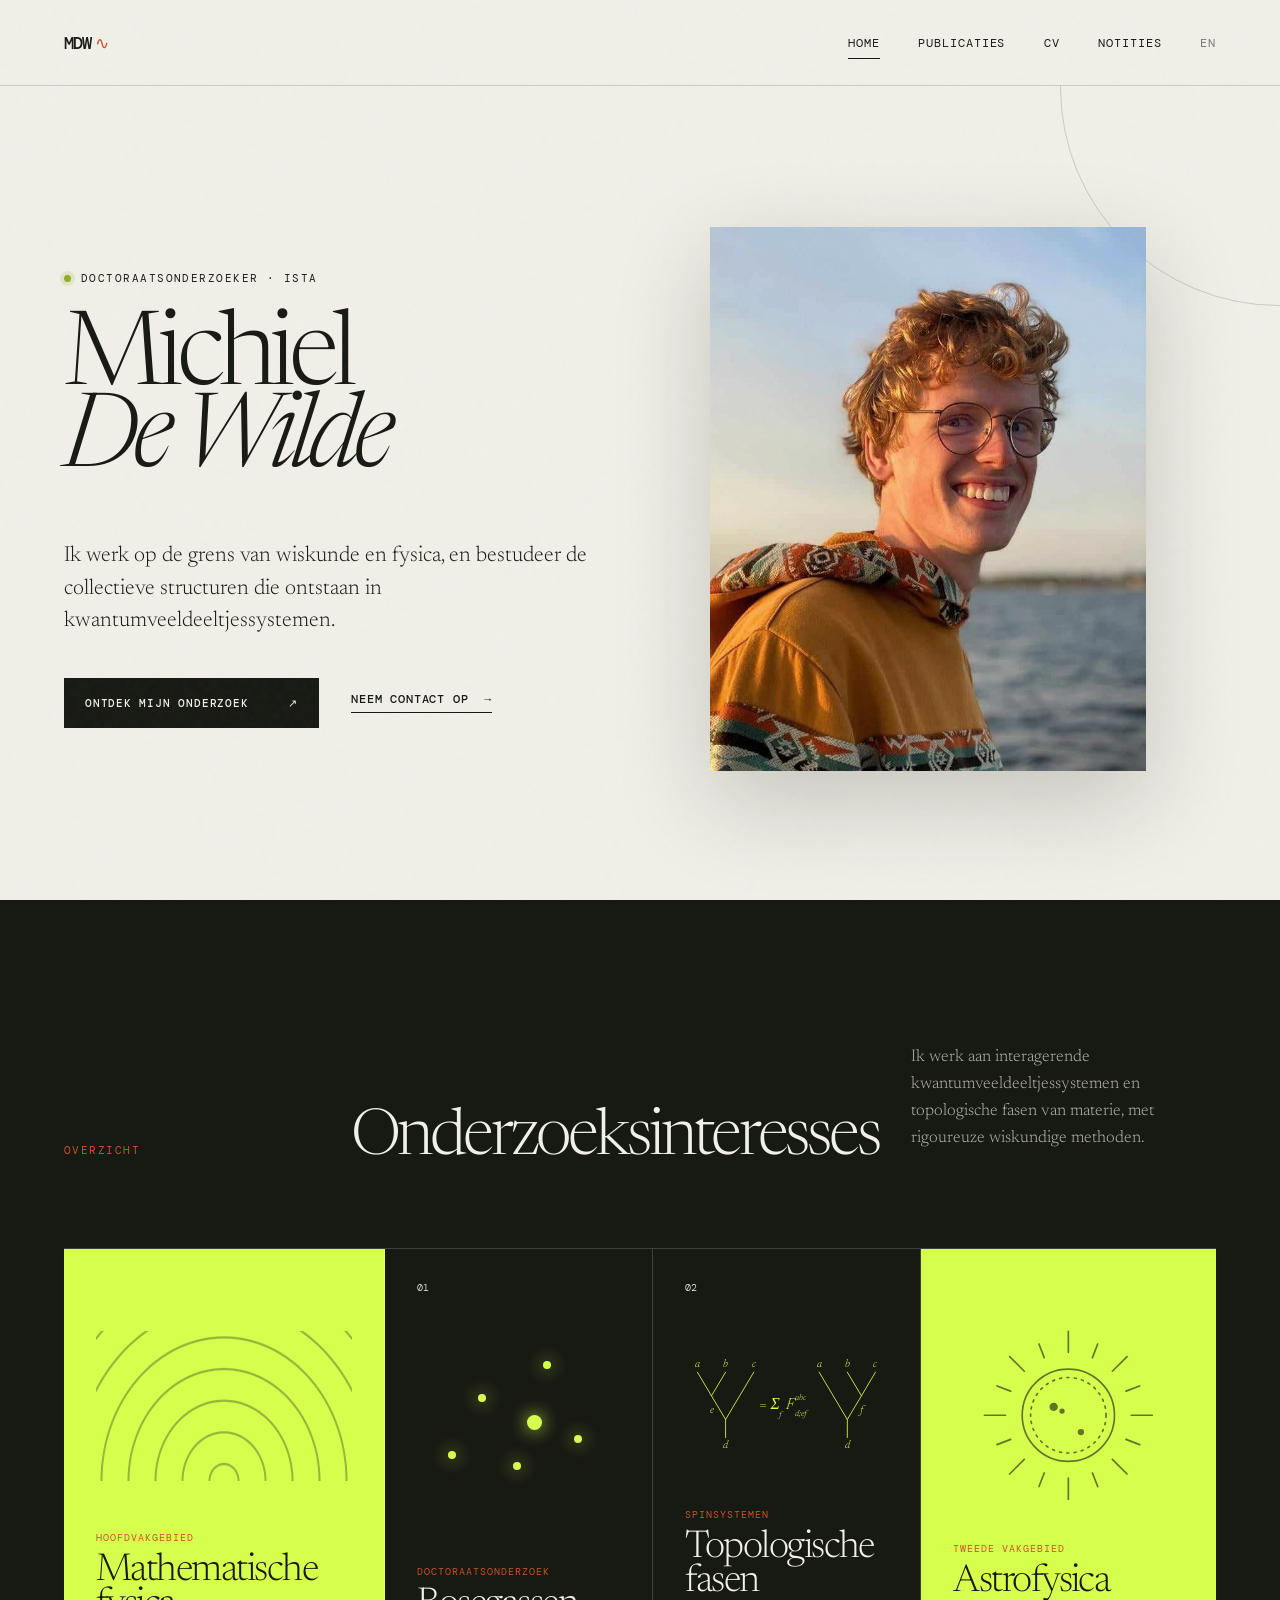
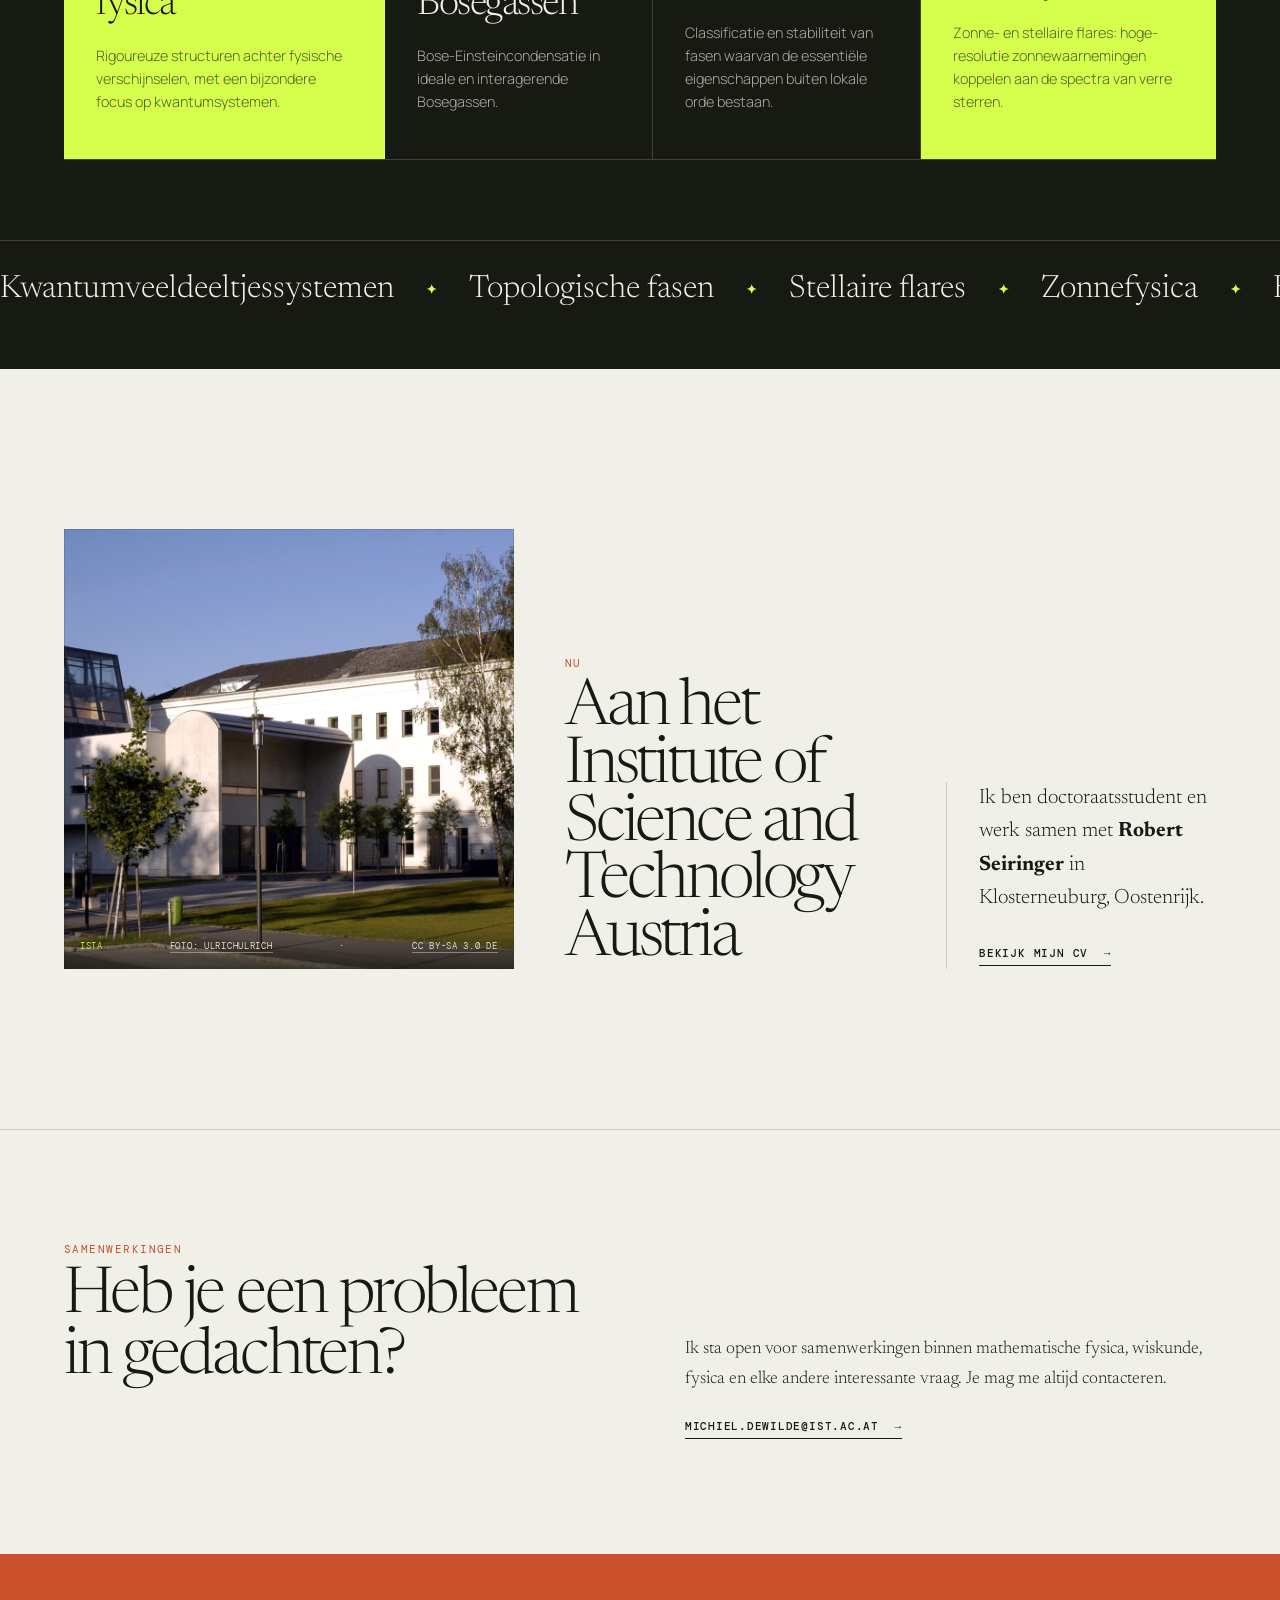
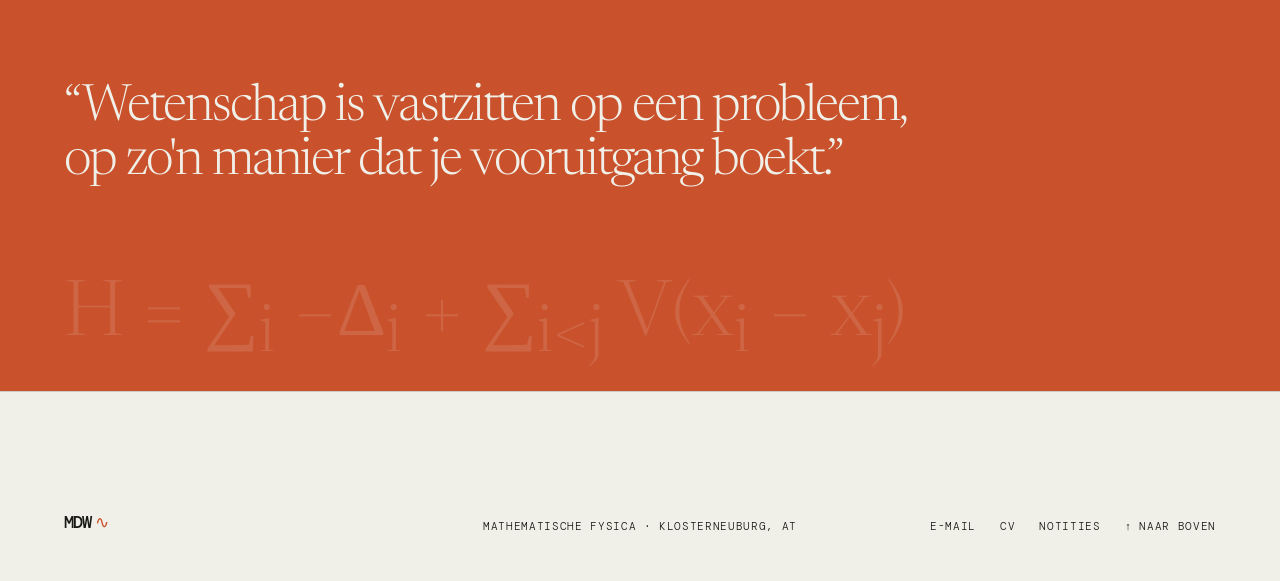
==== commit bd05744c: "Sun graphic: drop the coronal loop, restore all rays Co-Authored-By: Claude Opus 5.5 <noreply@anthro" ====
--- a/nl/index.html
+++ b/nl/index.html
@@ -30,7 +30,7 @@
   <link rel="preconnect" href="https://fonts.googleapis.com">
   <link rel="preconnect" href="https://fonts.gstatic.com" crossorigin>
   <link href="https://fonts.googleapis.com/css2?family=DM+Mono:wght@300;400;500&family=Manrope:wght@400;500;600&family=Newsreader:opsz,wght@6..72,300;6..72,400;6..72,500&display=swap" rel="stylesheet">
-  <link rel="stylesheet" href="../assets/style.css?v=20261127">
+  <link rel="stylesheet" href="../assets/style.css?v=20261127b">
   <script type="application/ld+json">
   {
     "@context": "https://schema.org",
@@ -124,7 +124,7 @@
             <circle cx="110" cy="88" r="44"/>
             <circle class="sun-limb" cx="110" cy="88" r="36"/>
             <g class="sun-rays"><path d="M110 28 V8 M110 148 V168 M50 88 H30 M170 88 H190 M68 46 L54 32 M152 46 L166 32 M68 130 L54 144 M152 130 L166 144 M87 33 L82 20 M133 33 L138 20 M87 143 L82 156 M133 143 L138 156 M55 65 L42 60 M165 65 L178 60 M55 111 L42 116 M165 111 L178 116"/></g>
-            <path class="sun-flare" d="M134 54 C146 18 186 22 176 58 C172 72 158 72 152 62"/>
+
             <g class="sun-spots"><circle cx="96" cy="80" r="4"/><circle cx="104" cy="84" r="2.5"/><circle cx="122" cy="104" r="3"/></g>
           </svg>
           <div>
@@ -174,6 +174,6 @@
     <p>Mathematische fysica · Klosterneuburg, AT</p>
     <div><a href="mailto:michiel.dewilde@ist.ac.at">E-mail</a><a href="cv.html">CV</a><a href="interests.html">Notities</a><a href="#top">↑ Naar boven</a></div>
   </footer>
-  <script src="../assets/main.js?v=20261127"></script>
+  <script src="../assets/main.js?v=20261127b"></script>
 </body>
 </html>
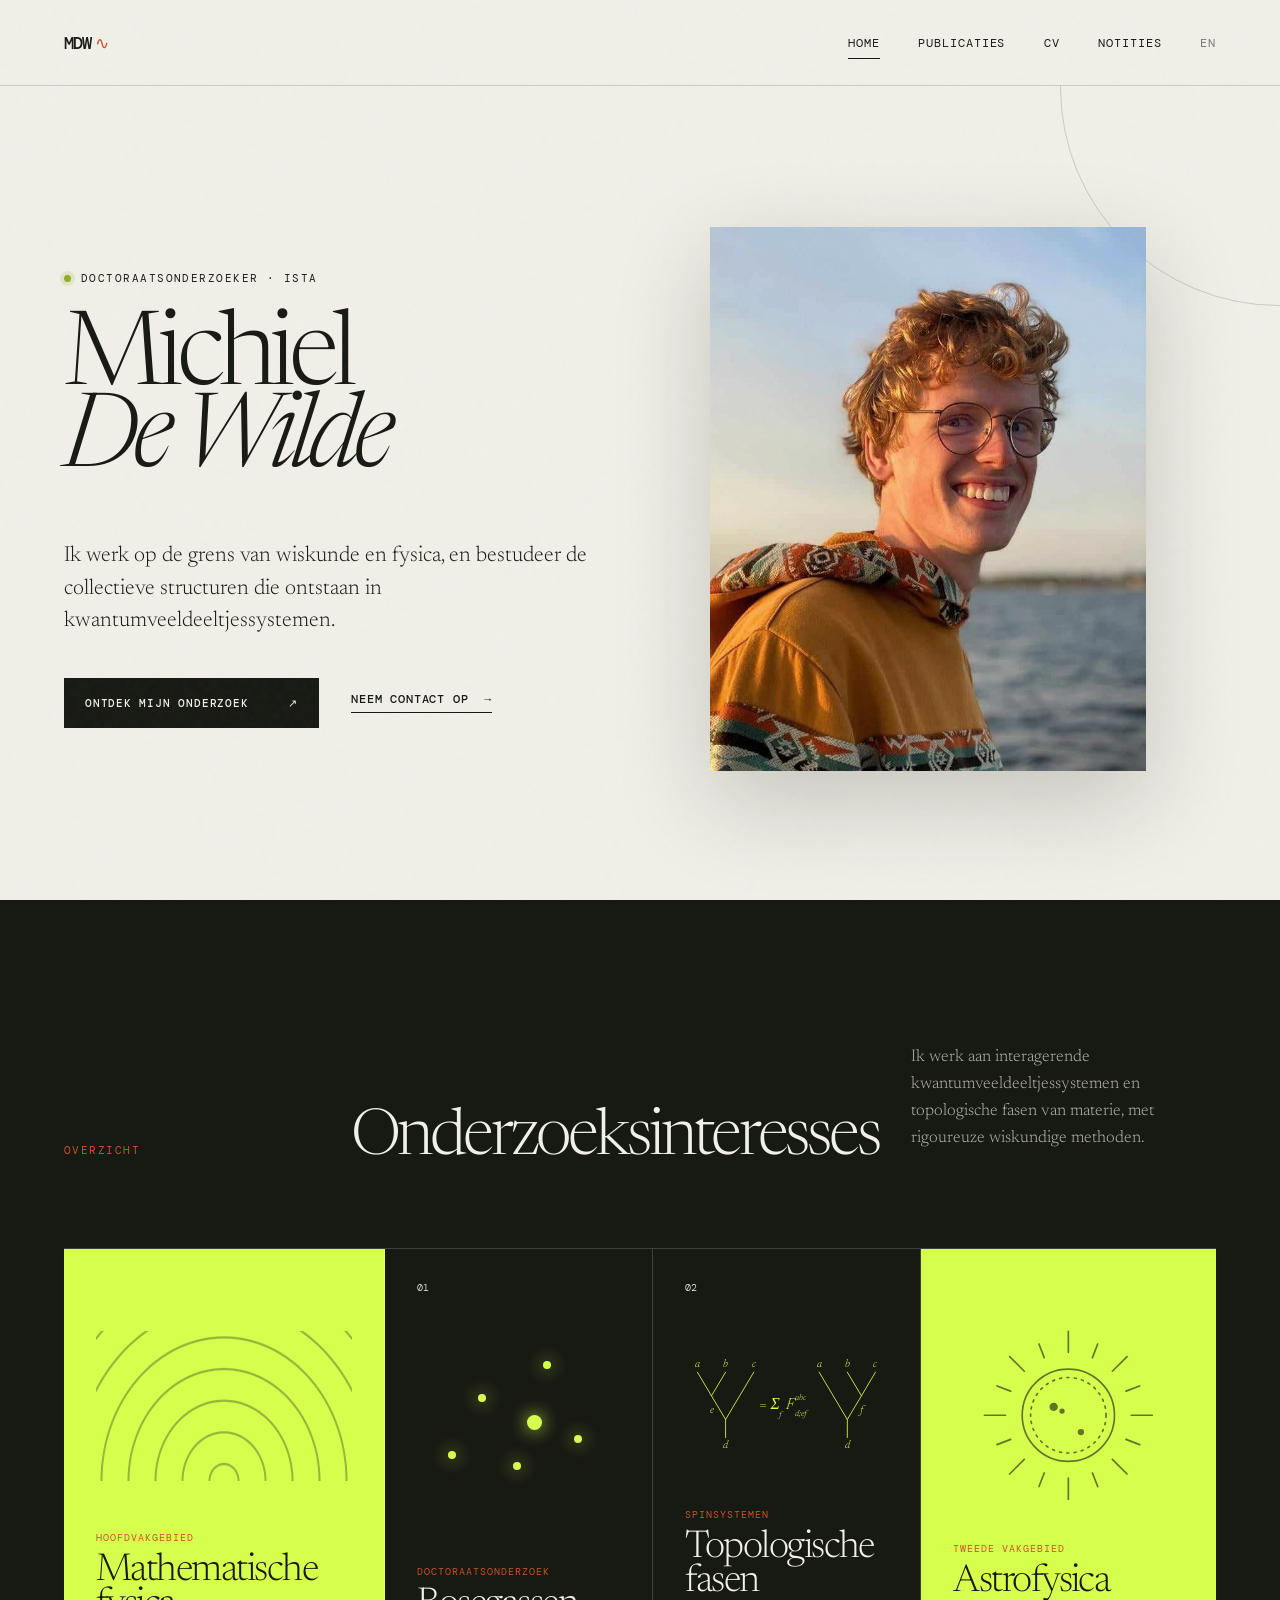
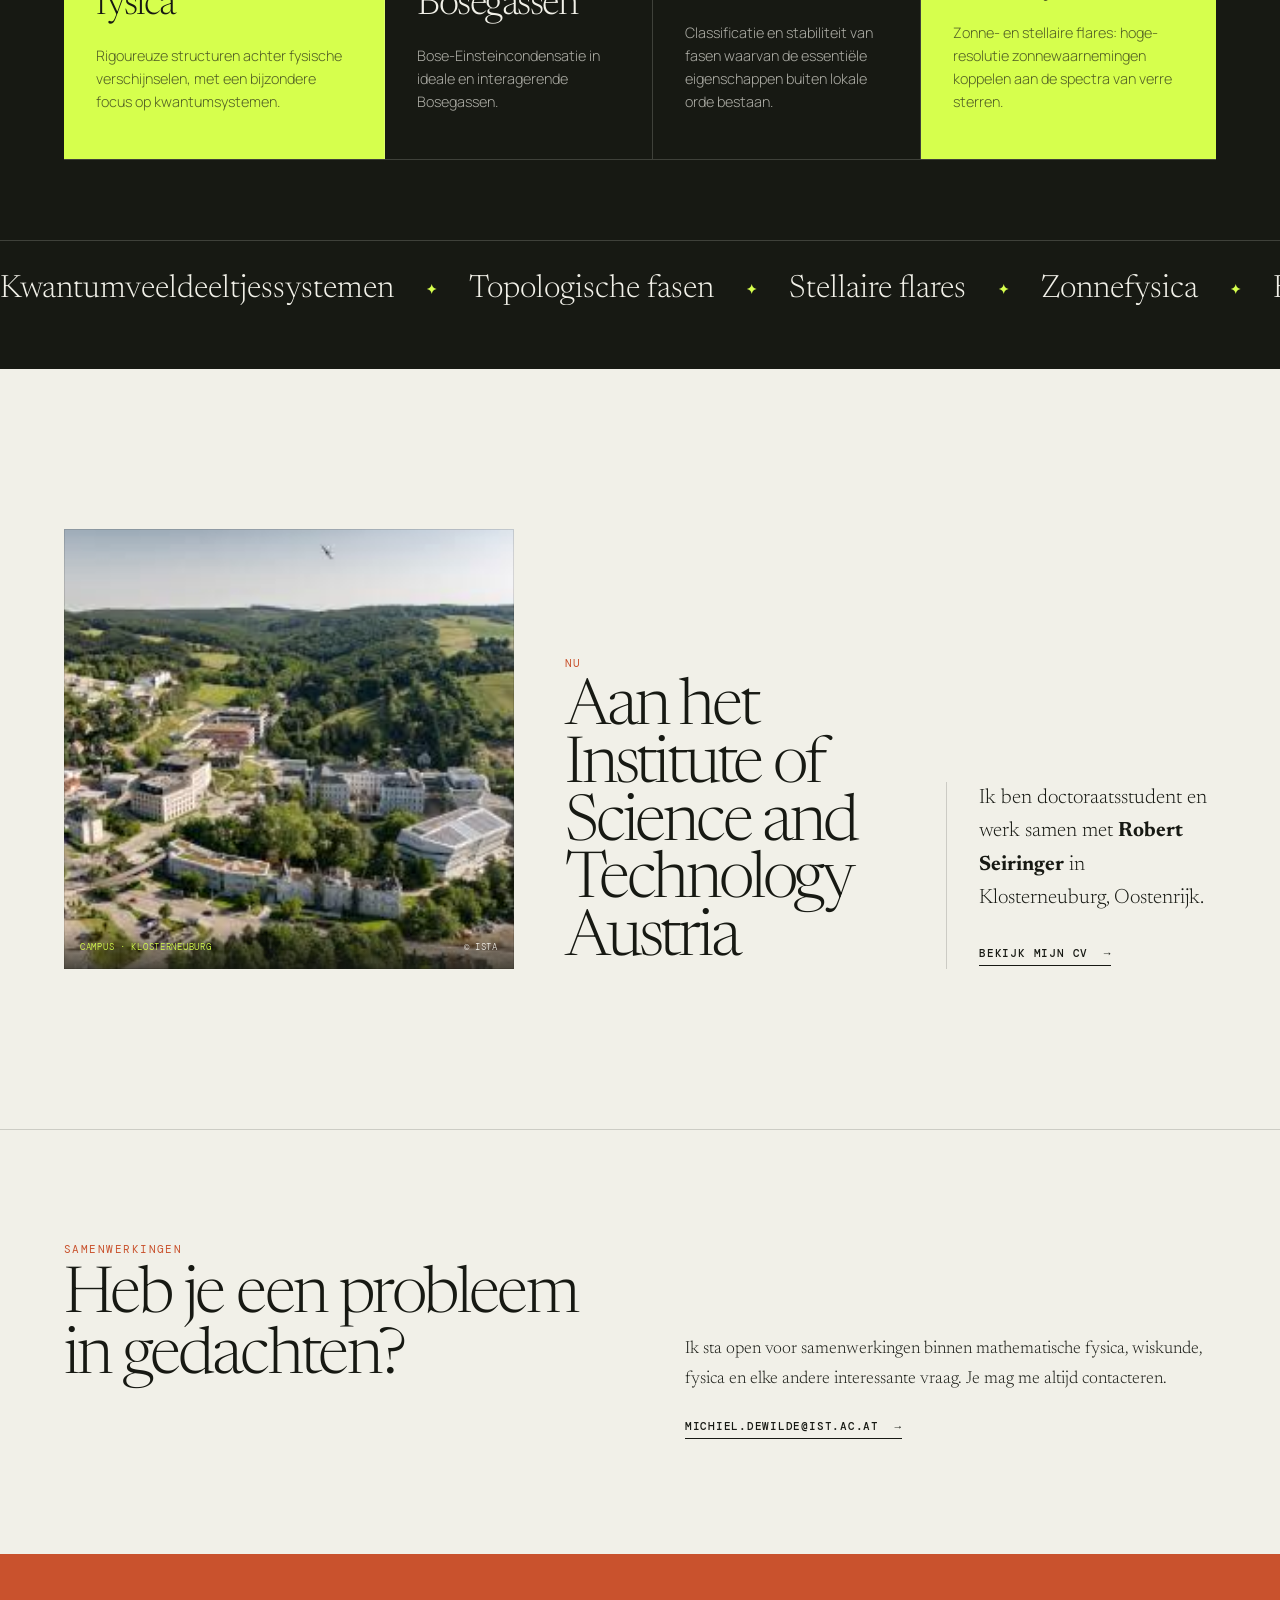
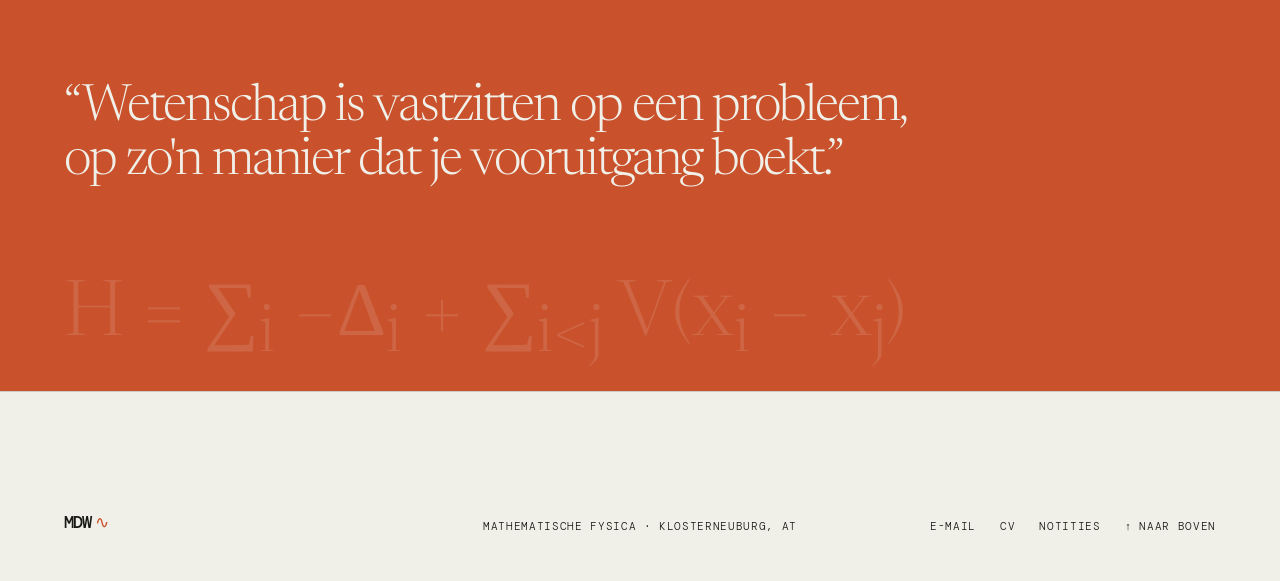
==== commit ca89b050: "Use ISTA's own aerial campus photo (© ISTA) in the Now section Co-Authored-By: Claude Opus 5.5 <nore" ====
--- a/nl/index.html
+++ b/nl/index.html
@@ -30,7 +30,7 @@
   <link rel="preconnect" href="https://fonts.googleapis.com">
   <link rel="preconnect" href="https://fonts.gstatic.com" crossorigin>
   <link href="https://fonts.googleapis.com/css2?family=DM+Mono:wght@300;400;500&family=Manrope:wght@400;500;600&family=Newsreader:opsz,wght@6..72,300;6..72,400;6..72,500&display=swap" rel="stylesheet">
-  <link rel="stylesheet" href="../assets/style.css?v=20261127b">
+  <link rel="stylesheet" href="../assets/style.css?v=20261127c">
   <script type="application/ld+json">
   {
     "@context": "https://schema.org",
@@ -144,8 +144,8 @@
 
     <section class="now-section reveal">
       <figure class="profile-portrait ista-photo">
-        <img src="../assets/ista.jpg" alt="De ISTA-campus in Klosterneuburg in de avondzon">
-        <figcaption><span>ISTA</span><a href="https://commons.wikimedia.org/wiki/File:ISTA_Maria_Gugging_Aussenansicht_mit_Lecture_Hall.jpg" target="_blank" rel="noopener">Foto: Ulrichulrich</a> · <a href="https://creativecommons.org/licenses/by-sa/3.0/de/deed.en" target="_blank" rel="noopener">CC BY-SA 3.0 DE</a></figcaption>
+        <img src="../assets/ista.png" alt="Luchtfoto van de ISTA-campus in Klosterneuburg">
+        <figcaption><span>Campus · Klosterneuburg</span>© ISTA</figcaption>
       </figure>
       <div class="now-heading">
         <p class="kicker">Nu</p>
@@ -174,6 +174,6 @@
     <p>Mathematische fysica · Klosterneuburg, AT</p>
     <div><a href="mailto:michiel.dewilde@ist.ac.at">E-mail</a><a href="cv.html">CV</a><a href="interests.html">Notities</a><a href="#top">↑ Naar boven</a></div>
   </footer>
-  <script src="../assets/main.js?v=20261127b"></script>
+  <script src="../assets/main.js?v=20261127c"></script>
 </body>
 </html>
--- a/assets/style.css
+++ b/assets/style.css
@@ -156,3 +156,4 @@
 .sun-graphic .sun-limb{stroke-dasharray:2 5}
 .sun-graphic circle,.sun-graphic path{stroke-width:1.6}
 .research-card h3{font-size:clamp(2.4rem,2.9vw,3.2rem)}
+.ista-photo img{object-position:center}
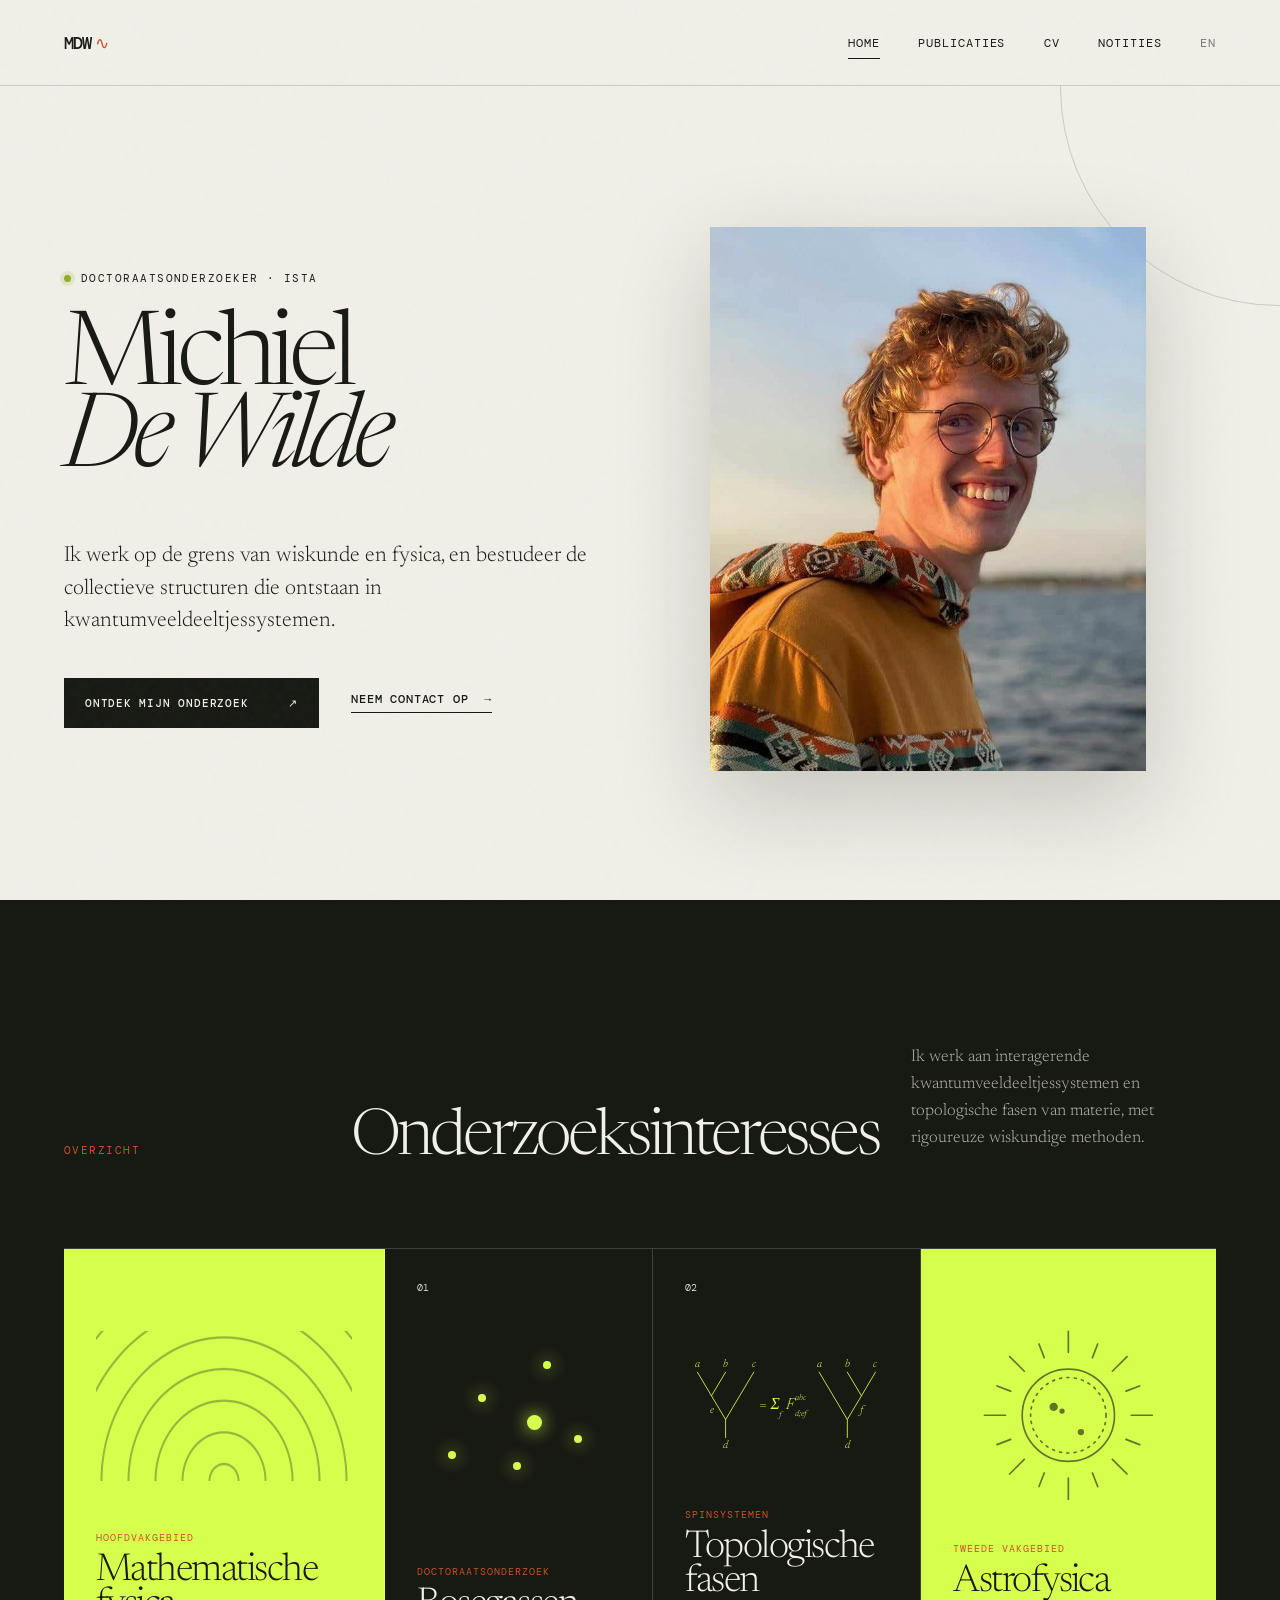
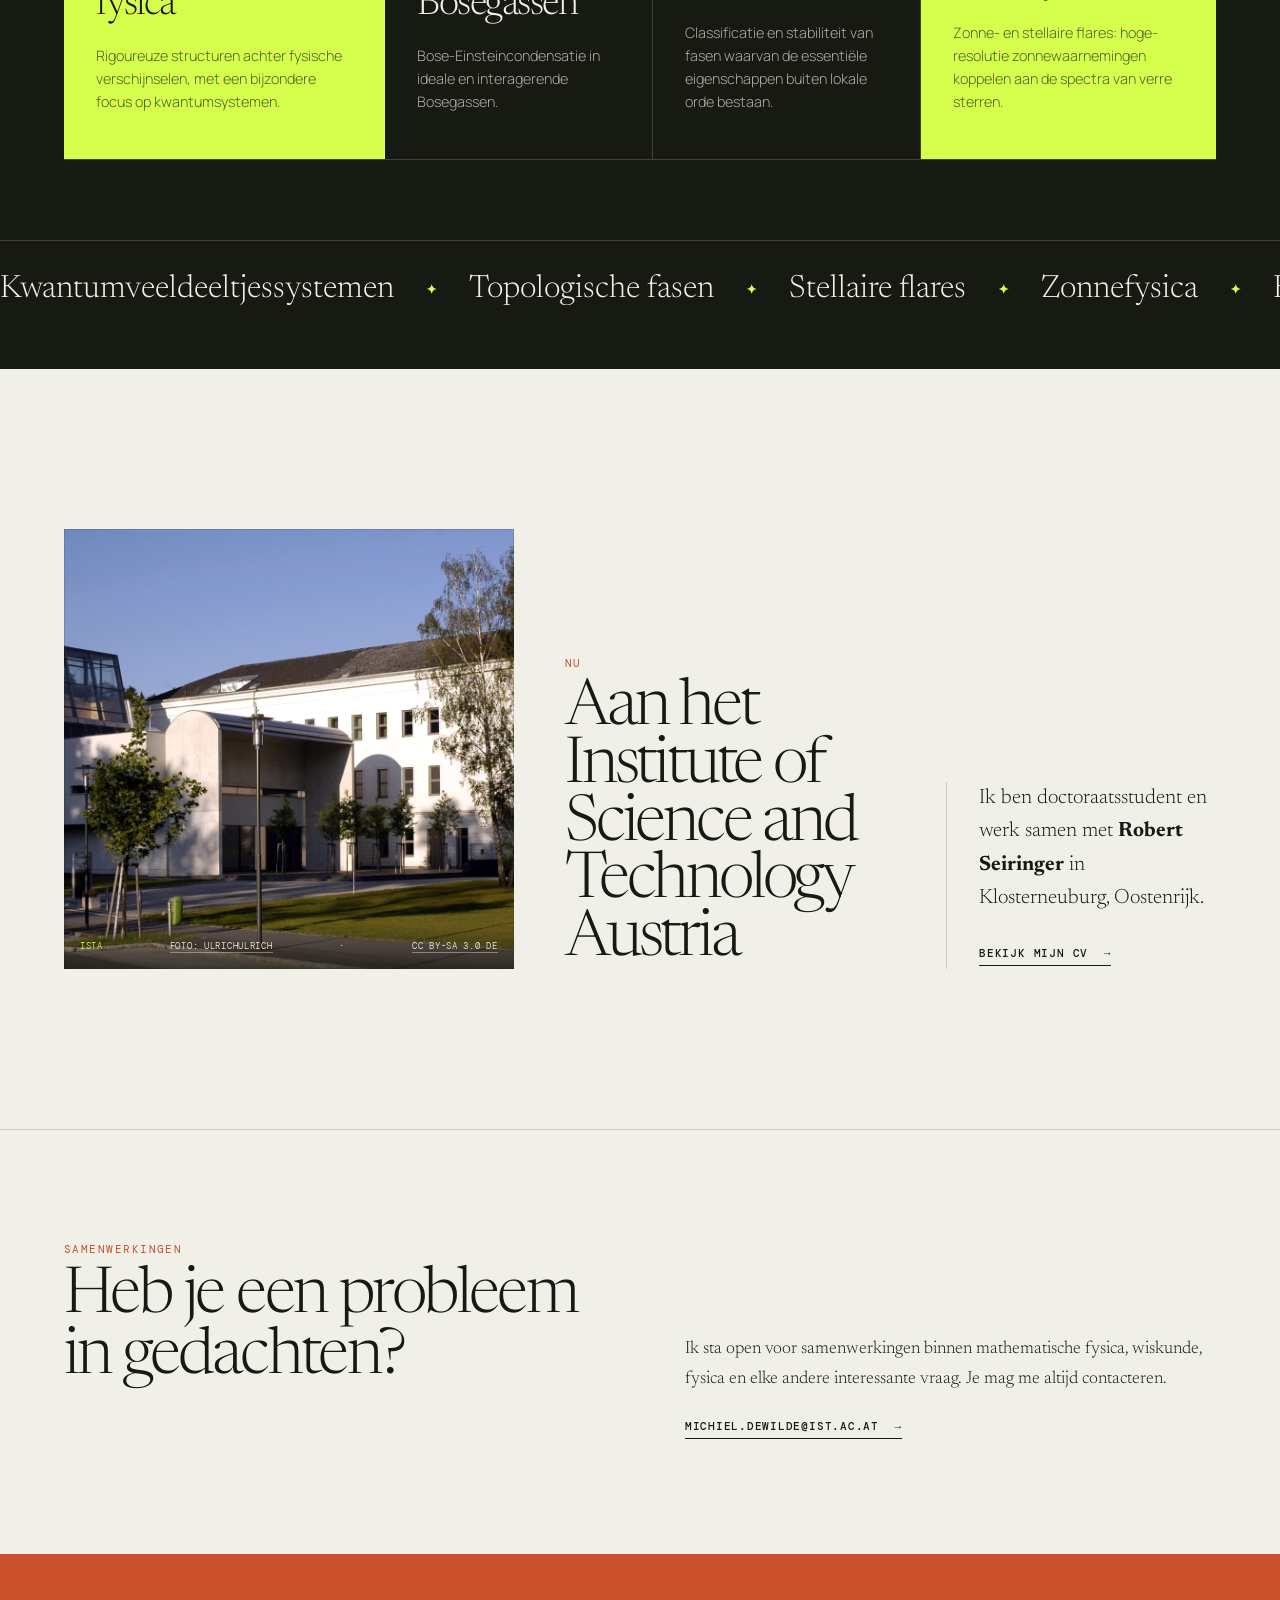
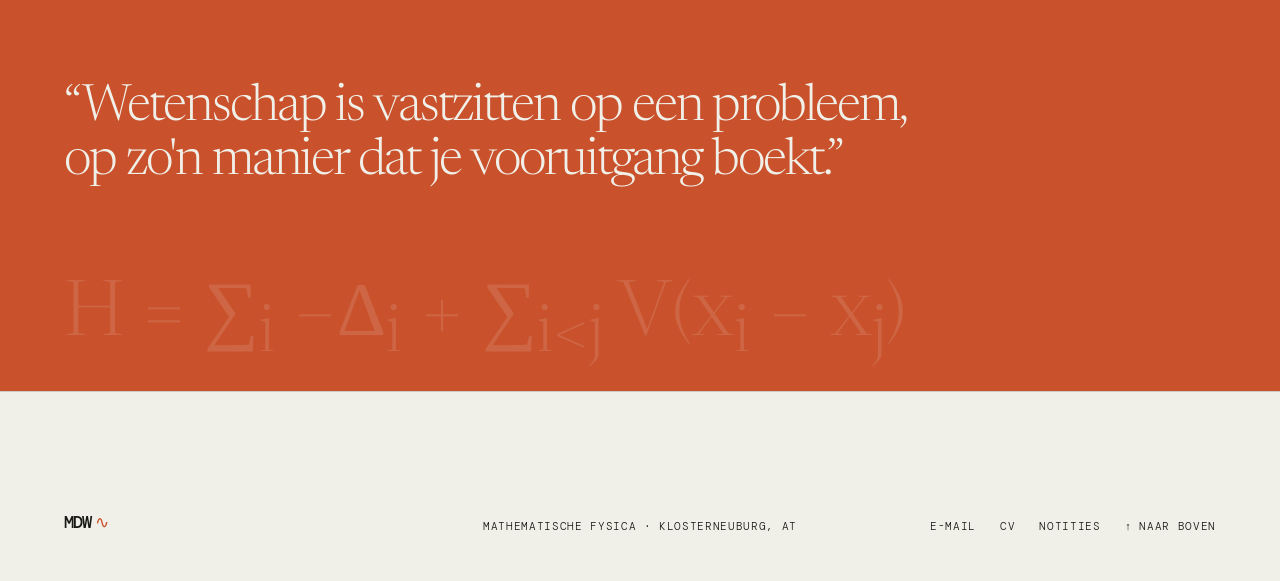
==== commit 78df63c7: "Go back to the higher-resolution Wikimedia ISTA photo The supplied ISTA aerial photo was only 255x23" ====
--- a/nl/index.html
+++ b/nl/index.html
@@ -30,7 +30,7 @@
   <link rel="preconnect" href="https://fonts.googleapis.com">
   <link rel="preconnect" href="https://fonts.gstatic.com" crossorigin>
   <link href="https://fonts.googleapis.com/css2?family=DM+Mono:wght@300;400;500&family=Manrope:wght@400;500;600&family=Newsreader:opsz,wght@6..72,300;6..72,400;6..72,500&display=swap" rel="stylesheet">
-  <link rel="stylesheet" href="../assets/style.css?v=20261127c">
+  <link rel="stylesheet" href="../assets/style.css?v=20261127d">
   <script type="application/ld+json">
   {
     "@context": "https://schema.org",
@@ -144,8 +144,8 @@
 
     <section class="now-section reveal">
       <figure class="profile-portrait ista-photo">
-        <img src="../assets/ista.png" alt="Luchtfoto van de ISTA-campus in Klosterneuburg">
-        <figcaption><span>Campus · Klosterneuburg</span>© ISTA</figcaption>
+        <img src="../assets/ista.jpg" alt="De ISTA-campus in Klosterneuburg in de avondzon">
+        <figcaption><span>ISTA</span><a href="https://commons.wikimedia.org/wiki/File:ISTA_Maria_Gugging_Aussenansicht_mit_Lecture_Hall.jpg" target="_blank" rel="noopener">Foto: Ulrichulrich</a> · <a href="https://creativecommons.org/licenses/by-sa/3.0/de/deed.en" target="_blank" rel="noopener">CC BY-SA 3.0 DE</a></figcaption>
       </figure>
       <div class="now-heading">
         <p class="kicker">Nu</p>
@@ -174,6 +174,6 @@
     <p>Mathematische fysica · Klosterneuburg, AT</p>
     <div><a href="mailto:michiel.dewilde@ist.ac.at">E-mail</a><a href="cv.html">CV</a><a href="interests.html">Notities</a><a href="#top">↑ Naar boven</a></div>
   </footer>
-  <script src="../assets/main.js?v=20261127c"></script>
+  <script src="../assets/main.js?v=20261127d"></script>
 </body>
 </html>
--- a/assets/style.css
+++ b/assets/style.css
@@ -156,4 +156,3 @@
 .sun-graphic .sun-limb{stroke-dasharray:2 5}
 .sun-graphic circle,.sun-graphic path{stroke-width:1.6}
 .research-card h3{font-size:clamp(2.4rem,2.9vw,3.2rem)}
-.ista-photo img{object-position:center}
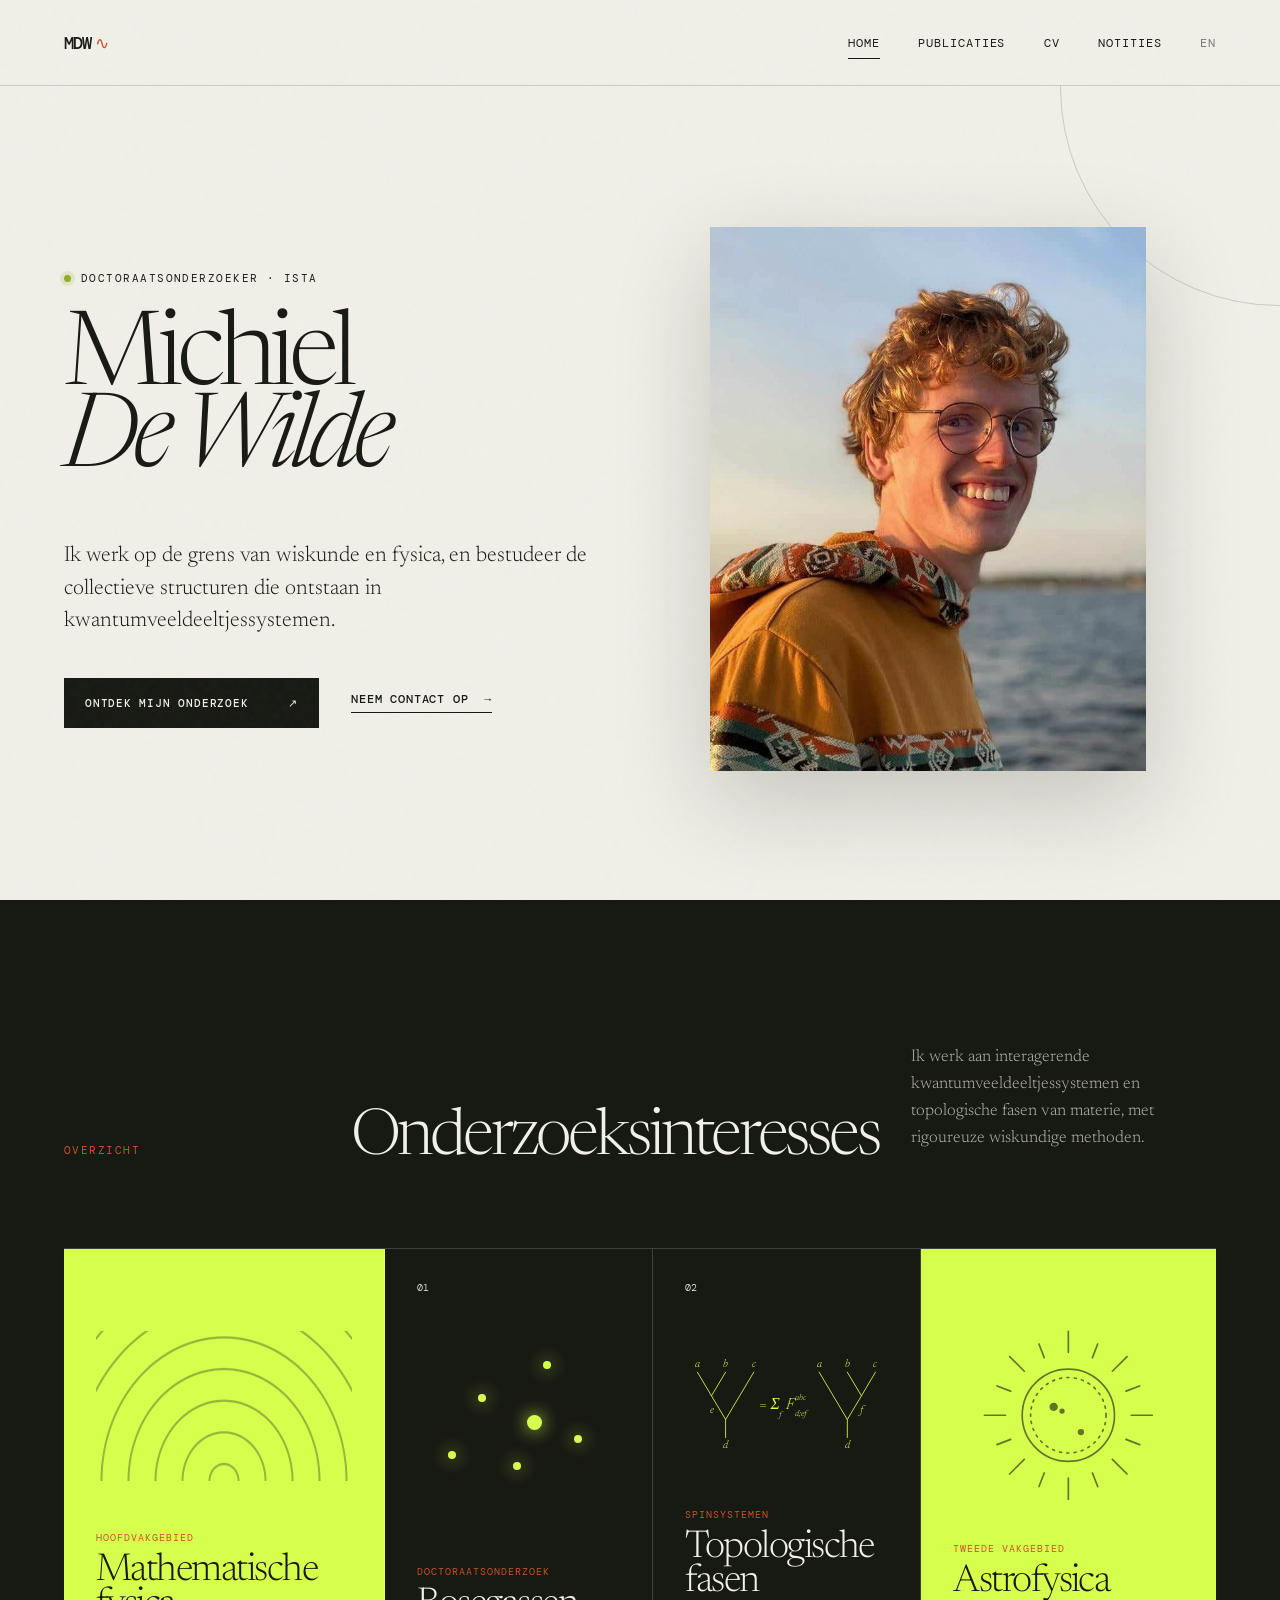
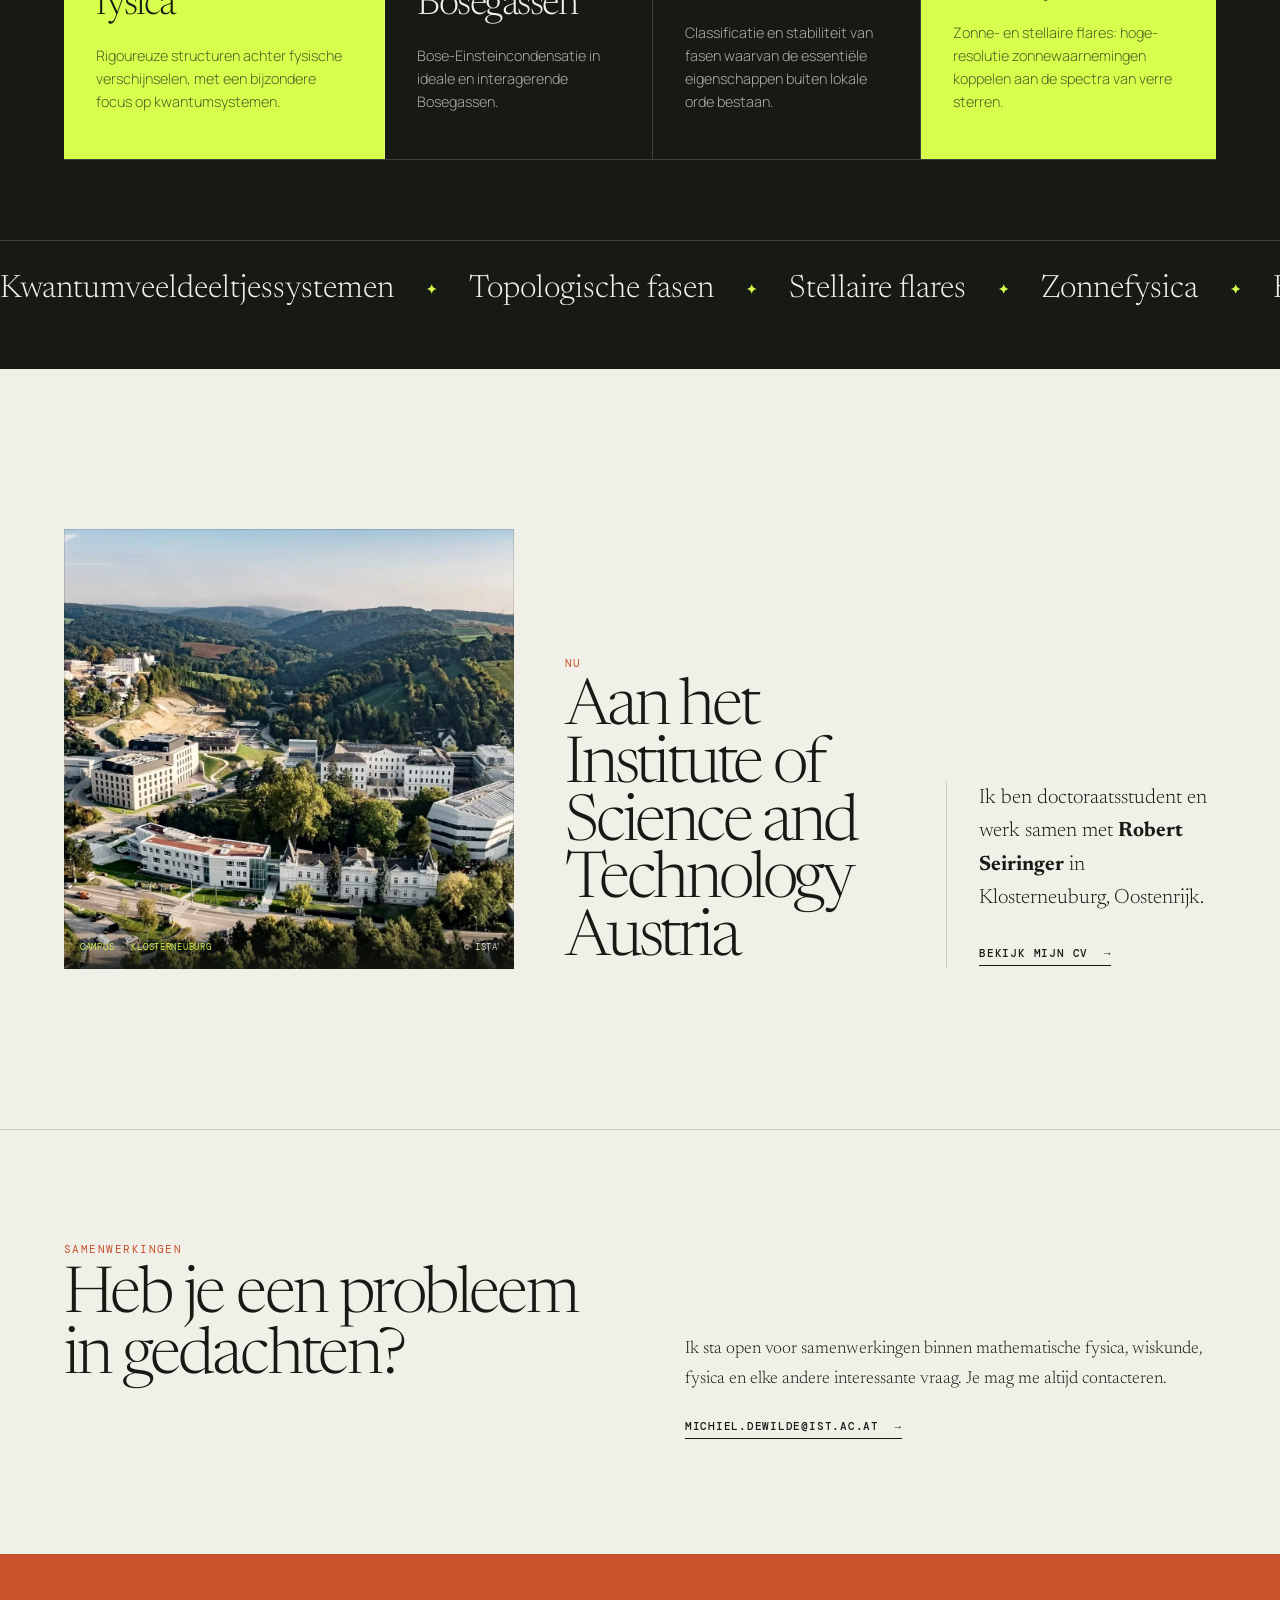
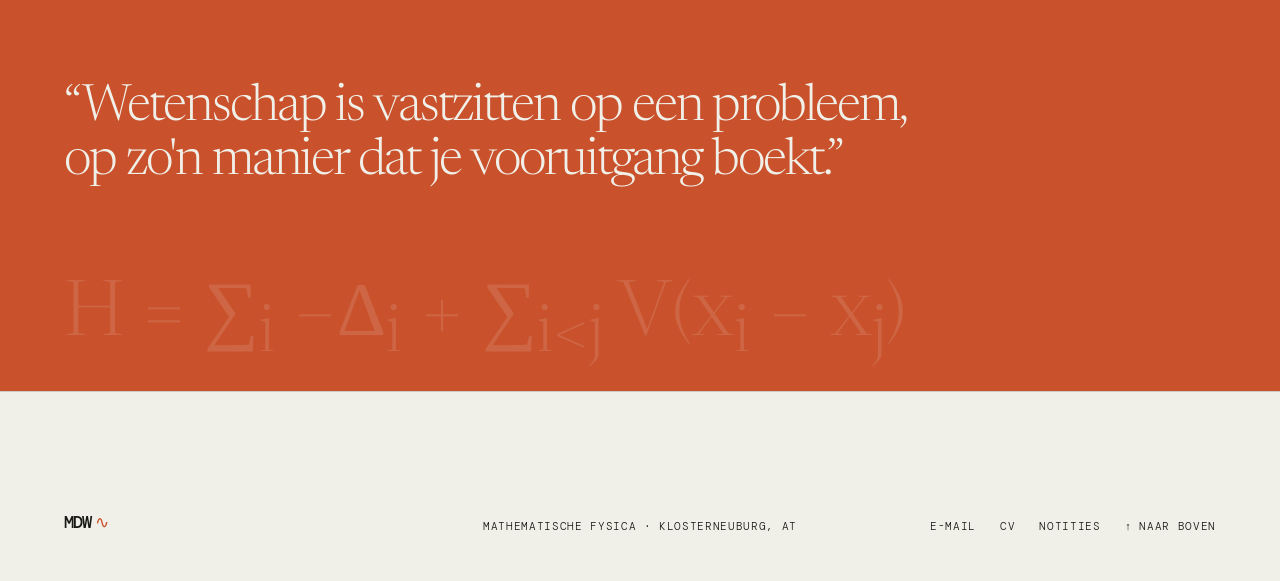
==== commit eb0a2593: "Use ISTA's high-resolution aerial campus photo (© ISTA) Co-Authored-By: Claude Opus 5.5 <noreply@ant" ====
--- a/nl/index.html
+++ b/nl/index.html
@@ -30,7 +30,7 @@
   <link rel="preconnect" href="https://fonts.googleapis.com">
   <link rel="preconnect" href="https://fonts.gstatic.com" crossorigin>
   <link href="https://fonts.googleapis.com/css2?family=DM+Mono:wght@300;400;500&family=Manrope:wght@400;500;600&family=Newsreader:opsz,wght@6..72,300;6..72,400;6..72,500&display=swap" rel="stylesheet">
-  <link rel="stylesheet" href="../assets/style.css?v=20261127d">
+  <link rel="stylesheet" href="../assets/style.css?v=20261127e">
   <script type="application/ld+json">
   {
     "@context": "https://schema.org",
@@ -144,8 +144,8 @@
 
     <section class="now-section reveal">
       <figure class="profile-portrait ista-photo">
-        <img src="../assets/ista.jpg" alt="De ISTA-campus in Klosterneuburg in de avondzon">
-        <figcaption><span>ISTA</span><a href="https://commons.wikimedia.org/wiki/File:ISTA_Maria_Gugging_Aussenansicht_mit_Lecture_Hall.jpg" target="_blank" rel="noopener">Foto: Ulrichulrich</a> · <a href="https://creativecommons.org/licenses/by-sa/3.0/de/deed.en" target="_blank" rel="noopener">CC BY-SA 3.0 DE</a></figcaption>
+        <img src="../assets/ista.webp" alt="Luchtfoto van de ISTA-campus in Klosterneuburg">
+        <figcaption><span>Campus · Klosterneuburg</span>© ISTA</figcaption>
       </figure>
       <div class="now-heading">
         <p class="kicker">Nu</p>
@@ -174,6 +174,6 @@
     <p>Mathematische fysica · Klosterneuburg, AT</p>
     <div><a href="mailto:michiel.dewilde@ist.ac.at">E-mail</a><a href="cv.html">CV</a><a href="interests.html">Notities</a><a href="#top">↑ Naar boven</a></div>
   </footer>
-  <script src="../assets/main.js?v=20261127d"></script>
+  <script src="../assets/main.js?v=20261127e"></script>
 </body>
 </html>
--- a/assets/style.css
+++ b/assets/style.css
@@ -156,3 +156,4 @@
 .sun-graphic .sun-limb{stroke-dasharray:2 5}
 .sun-graphic circle,.sun-graphic path{stroke-width:1.6}
 .research-card h3{font-size:clamp(2.4rem,2.9vw,3.2rem)}
+.ista-photo img{object-position:center}
